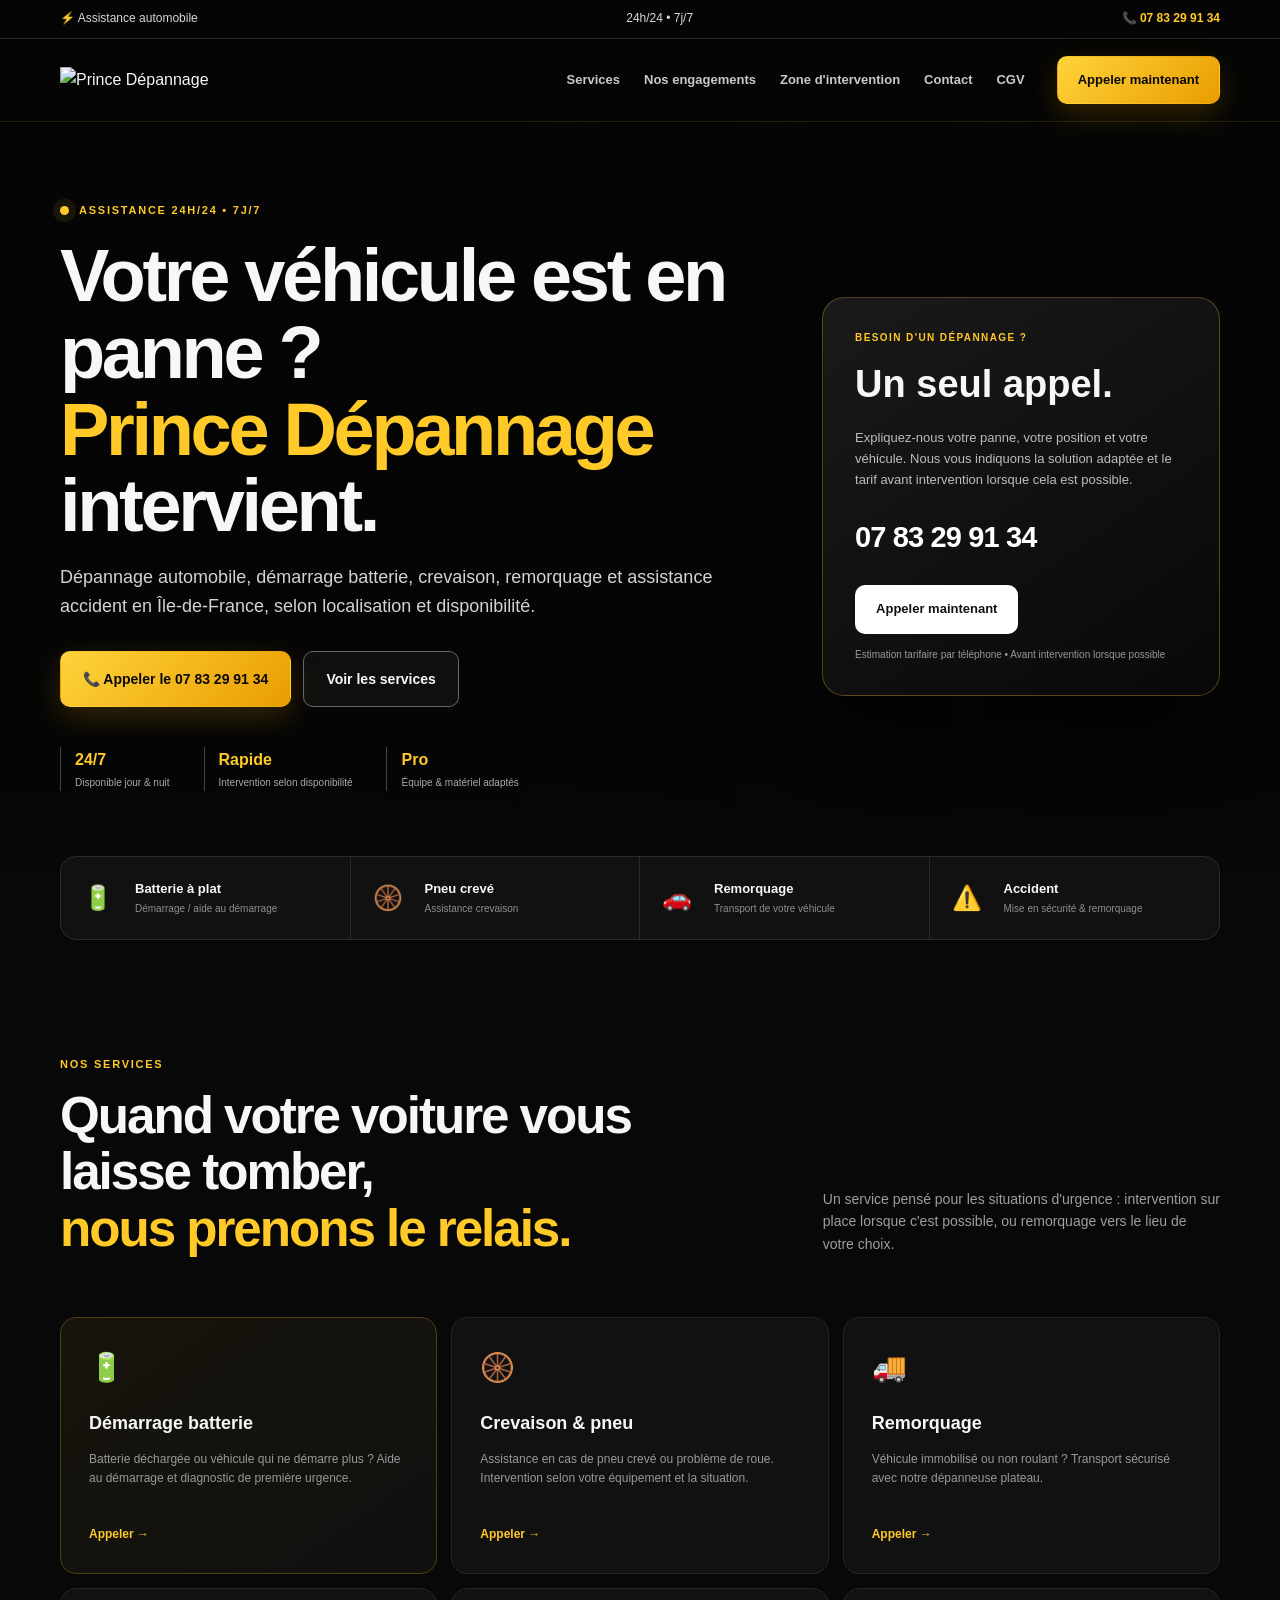
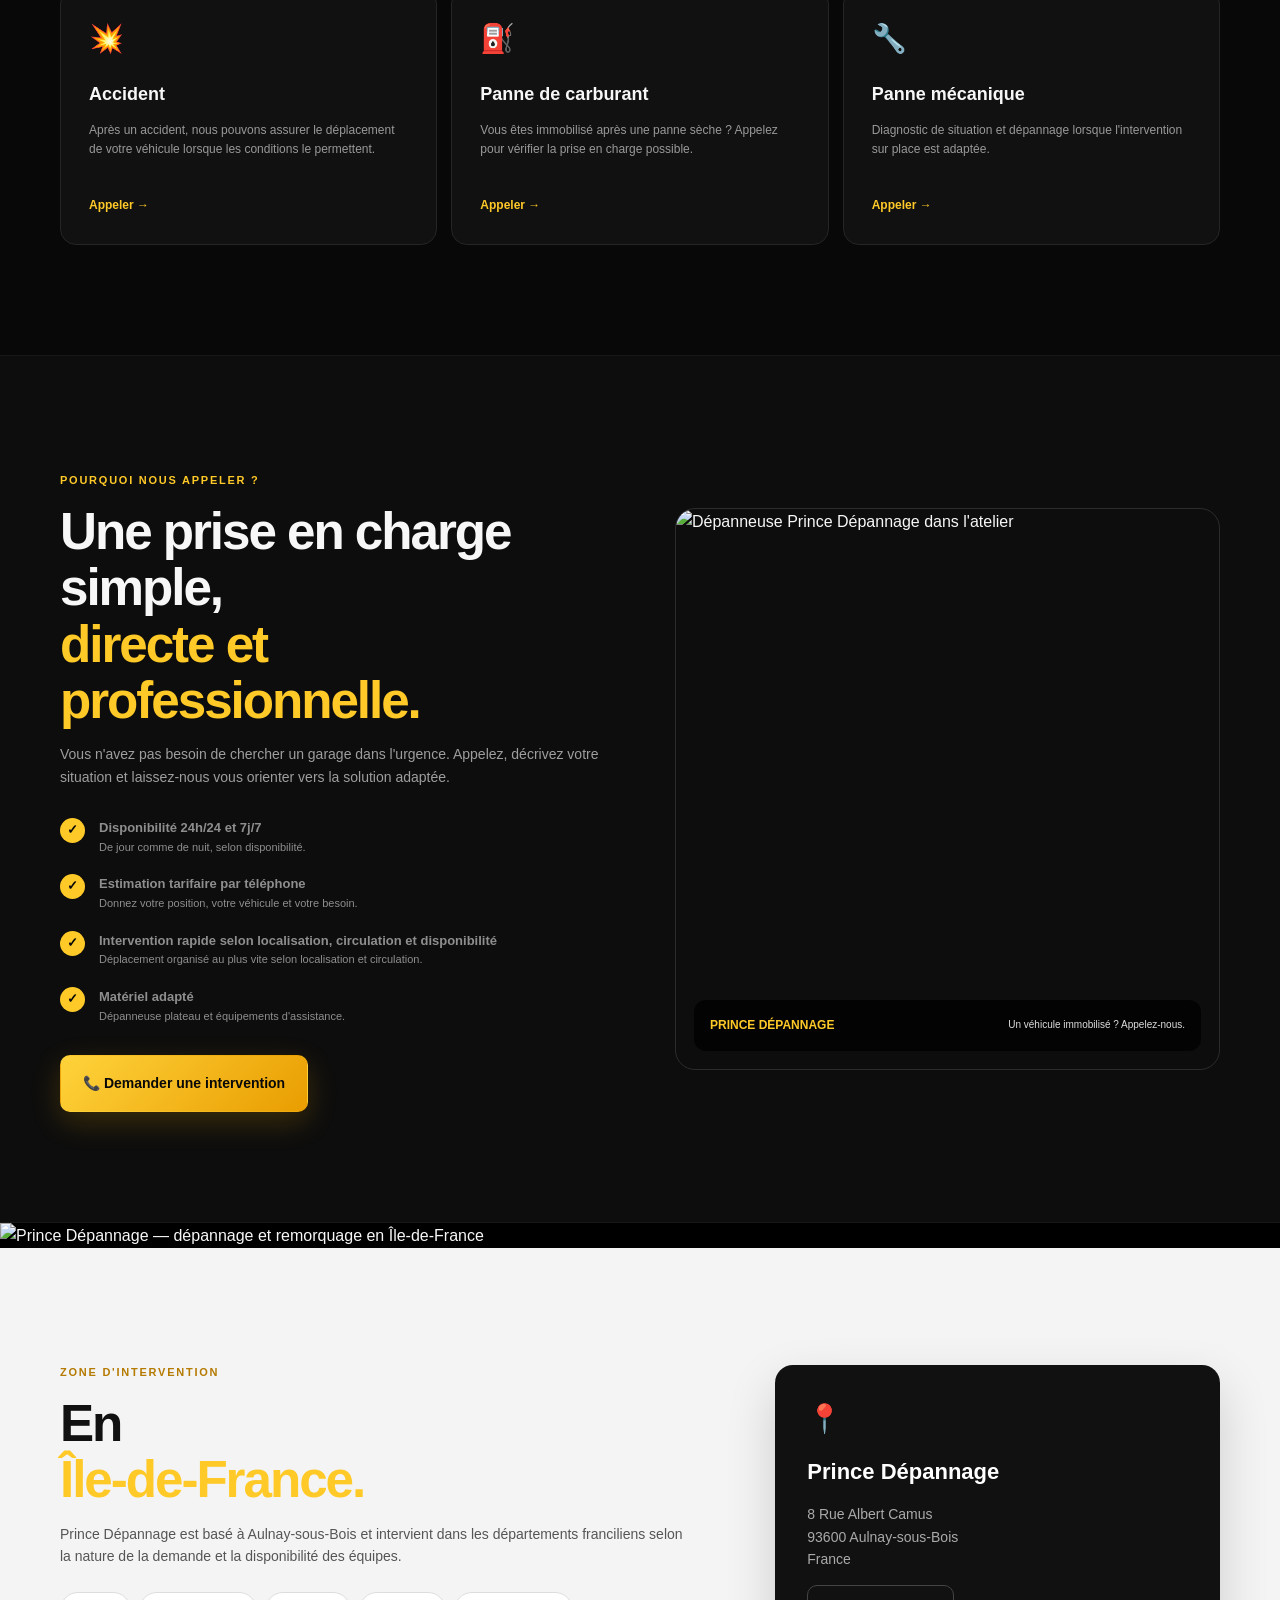
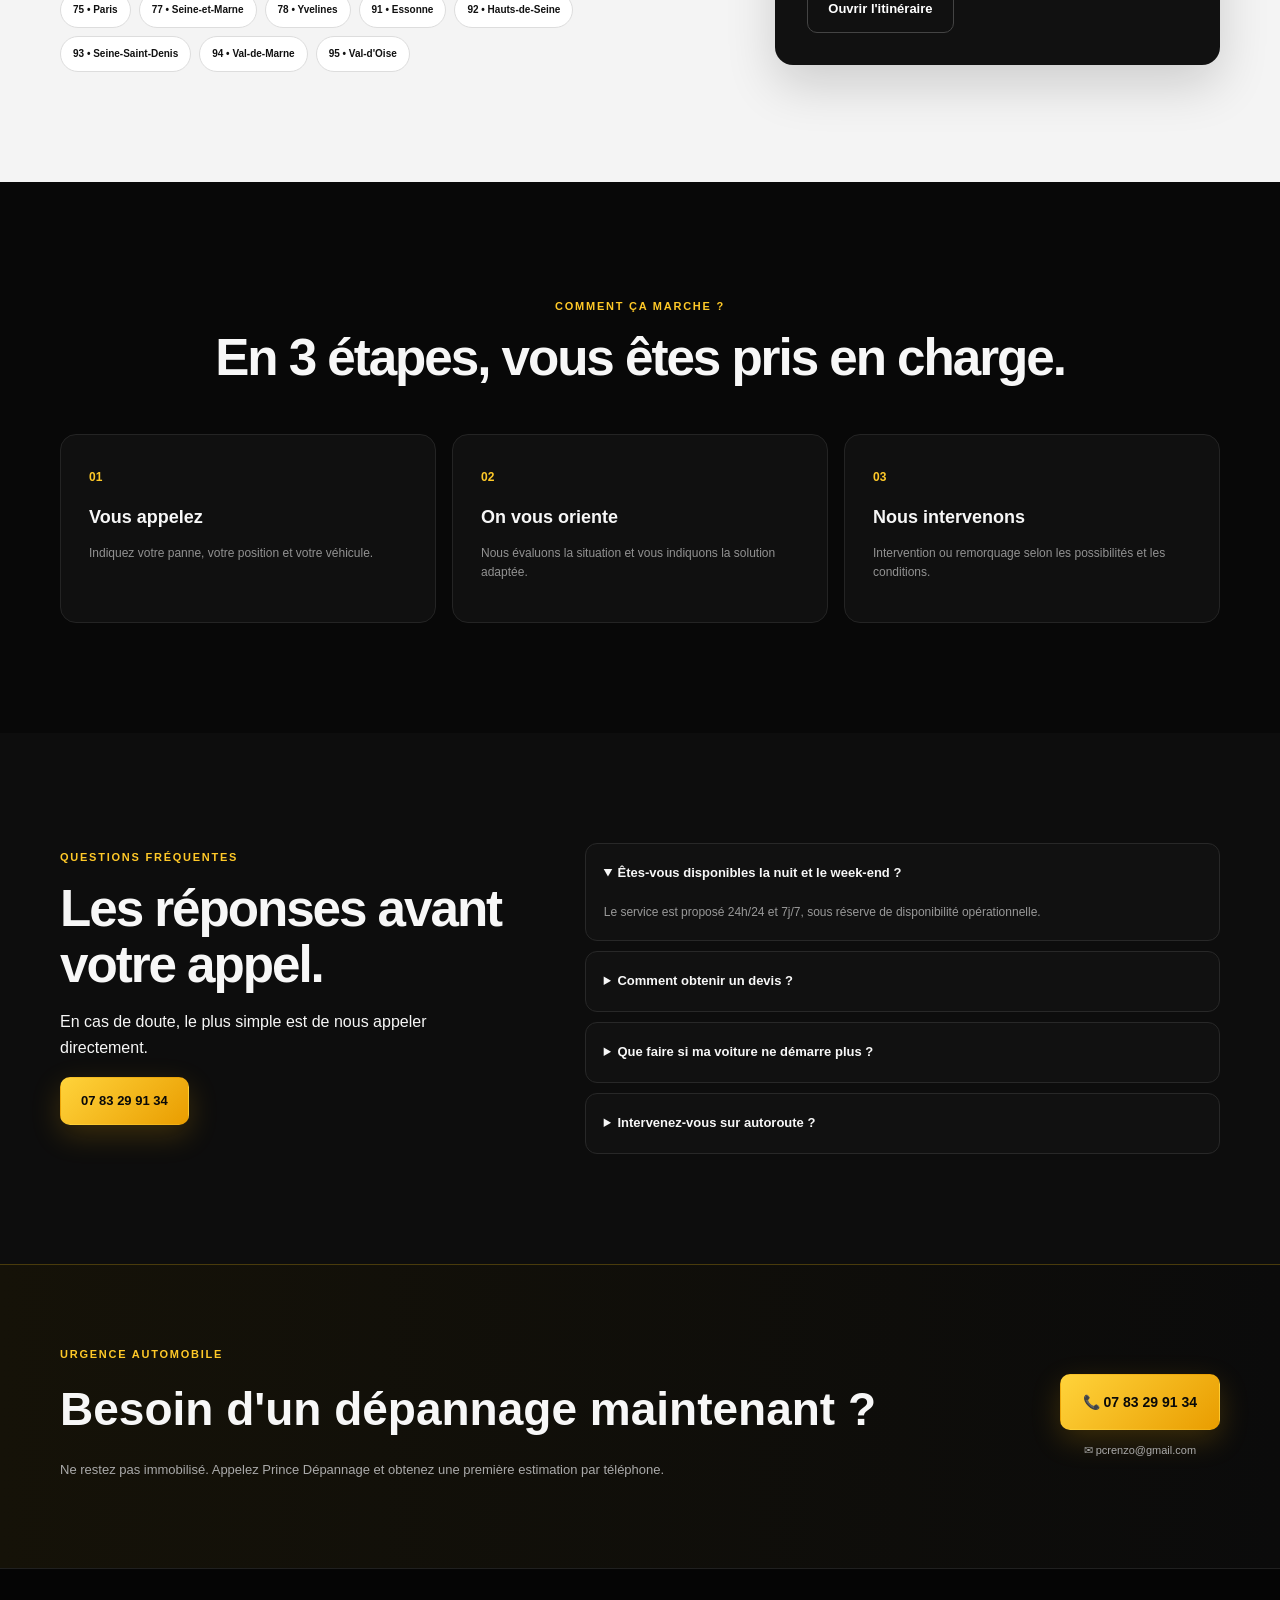
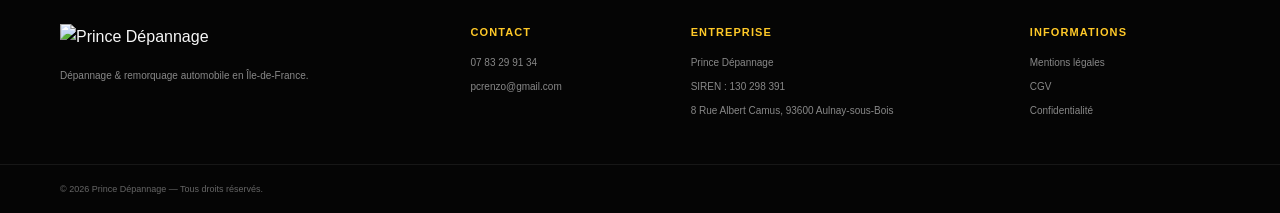
==== index.html @ a463404e "Add files via upload" ====
<!doctype html>
<html lang="fr">
<head>
  <meta charset="utf-8">
  <meta name="viewport" content="width=device-width, initial-scale=1">
  <title>Prince Dépannage | Dépannage & Remorquage 24h/24 en Île-de-France</title>
  <meta name="description" content="Prince Dépannage — dépannage automobile, batterie, crevaison, remorquage et assistance accident 24h/24 et 7j/7 en Île-de-France. Estimation tarifaire par téléphone, avant intervention lorsque cela est possible.">
  <meta name="theme-color" content="#050505">
  <meta property="og:title" content="Prince Dépannage — Dépannage & Remorquage 24h/24">
  <meta property="og:description" content="Une panne ? Un seul numéro : 07 83 29 91 34. Dépannage, batterie, crevaison, remorquage et assistance en Île-de-France.">
  <meta property="og:image" content="assets/banniere-prince-depannage.jpg">
  <link rel="icon" href="assets/logo-prince-depannage.png">
<link rel="stylesheet" href="style.css">
  <script type="application/ld+json">
  {
    "@context":"https://schema.org",
    "@type":"AutomotiveBusiness",
    "name":"Prince Dépannage",
    "telephone":"+33783299134",
    "url":"https://VOTRE-DOMAINE.FR",
    "email":"pcrenzo@gmail.com",
    "address":{
      "@type":"PostalAddress",
      "streetAddress":"8 Rue Albert Camus",
      "postalCode":"93600",
      "addressLocality":"Aulnay-sous-Bois",
      "addressCountry":"FR"
    },
    "areaServed":"Île-de-France",
    "openingHoursSpecification":{"@type":"OpeningHoursSpecification","dayOfWeek":["Monday","Tuesday","Wednesday","Thursday","Friday","Saturday","Sunday"],"opens":"00:00","closes":"23:59"},
    "description":"Dépannage automobile et remorquage en Île-de-France, selon localisation et disponibilité."
  }
  </script>
</head>
<body>
  <div class="topbar">
    <div class="wrap topbar-inner">
      <span>⚡ Assistance automobile</span>
      <span>24h/24 • 7j/7</span>
      <a href="tel:+33783299134">📞 07 83 29 91 34</a>
    </div>
  </div>

  <header class="header">
    <div class="wrap nav">
      <a class="brand" href="#accueil" aria-label="Prince Dépannage - accueil">
        <img src="assets/logo-prince-depannage.png" alt="Prince Dépannage">
      </a>
      <nav>
        <a href="#services">Services</a>
        <a href="#engagements">Nos engagements</a>
        <a href="#zone">Zone d'intervention</a>
        <a href="#contact">Contact</a>
        <a href="cgv.html">CGV</a>
      </nav>
      <a class="btn btn-gold nav-call" href="tel:+33783299134">Appeler maintenant</a>
    </div>
  </header>

  <main>
    <section id="accueil" class="hero">
      <div class="hero-bg"></div>
      <div class="wrap hero-grid">
        <div class="hero-copy">
          <div class="eyebrow"><span class="pulse"></span> ASSISTANCE 24H/24 • 7J/7</div>
          <h1>Votre véhicule est en panne ?<br><em>Prince Dépannage</em> intervient.</h1>
          <p class="lead">Dépannage automobile, démarrage batterie, crevaison, remorquage et assistance accident en Île-de-France, selon localisation et disponibilité.</p>
          <div class="hero-actions">
            <a class="btn btn-gold btn-xl" href="tel:+33783299134">📞 Appeler le 07 83 29 91 34</a>
            <a class="btn btn-outline btn-xl" href="#services">Voir les services</a>
          </div>
          <div class="hero-trust">
            <div><strong>24/7</strong><span>Disponible jour & nuit</span></div>
            <div><strong>Rapide</strong><span>Intervention selon disponibilité</span></div>
            <div><strong>Pro</strong><span>Équipe & matériel adaptés</span></div>
          </div>
        </div>
        <div class="hero-card">
          <div class="card-kicker">BESOIN D'UN DÉPANNAGE ?</div>
          <h2>Un seul appel.</h2>
          <p>Expliquez-nous votre panne, votre position et votre véhicule. Nous vous indiquons la solution adaptée et le tarif avant intervention lorsque cela est possible.</p>
          <a class="phone" href="tel:+33783299134">07 83 29 91 34</a>
          <a class="btn btn-white" href="tel:+33783299134">Appeler maintenant</a>
          <small>Estimation tarifaire par téléphone • Avant intervention lorsque possible</small>
        </div>
      </div>
    </section>

    <section class="quick-strip">
      <div class="wrap quick-grid">
        <a href="tel:+33783299134"><span>🔋</span><strong>Batterie à plat</strong><small>Démarrage / aide au démarrage</small></a>
        <a href="tel:+33783299134"><span>🛞</span><strong>Pneu crevé</strong><small>Assistance crevaison</small></a>
        <a href="tel:+33783299134"><span>🚗</span><strong>Remorquage</strong><small>Transport de votre véhicule</small></a>
        <a href="tel:+33783299134"><span>⚠️</span><strong>Accident</strong><small>Mise en sécurité & remorquage</small></a>
      </div>
    </section>

    <section id="services" class="section">
      <div class="wrap">
        <div class="section-head">
          <div>
            <span class="section-tag">NOS SERVICES</span>
            <h2>Quand votre voiture vous laisse tomber,<br><span>nous prenons le relais.</span></h2>
          </div>
          <p>Un service pensé pour les situations d'urgence : intervention sur place lorsque c'est possible, ou remorquage vers le lieu de votre choix.</p>
        </div>

        <div class="service-grid">
          <article class="service featured">
            <div class="icon">🔋</div>
            <h3>Démarrage batterie</h3>
            <p>Batterie déchargée ou véhicule qui ne démarre plus ? Aide au démarrage et diagnostic de première urgence.</p>
            <a href="tel:+33783299134">Appeler →</a>
          </article>
          <article class="service">
            <div class="icon">🛞</div>
            <h3>Crevaison & pneu</h3>
            <p>Assistance en cas de pneu crevé ou problème de roue. Intervention selon votre équipement et la situation.</p>
            <a href="tel:+33783299134">Appeler →</a>
          </article>
          <article class="service">
            <div class="icon">🚚</div>
            <h3>Remorquage</h3>
            <p>Véhicule immobilisé ou non roulant ? Transport sécurisé avec notre dépanneuse plateau.</p>
            <a href="tel:+33783299134">Appeler →</a>
          </article>
          <article class="service">
            <div class="icon">💥</div>
            <h3>Accident</h3>
            <p>Après un accident, nous pouvons assurer le déplacement de votre véhicule lorsque les conditions le permettent.</p>
            <a href="tel:+33783299134">Appeler →</a>
          </article>
          <article class="service">
            <div class="icon">⛽</div>
            <h3>Panne de carburant</h3>
            <p>Vous êtes immobilisé après une panne sèche ? Appelez pour vérifier la prise en charge possible.</p>
            <a href="tel:+33783299134">Appeler →</a>
          </article>
          <article class="service">
            <div class="icon">🔧</div>
            <h3>Panne mécanique</h3>
            <p>Diagnostic de situation et dépannage lorsque l'intervention sur place est adaptée.</p>
            <a href="tel:+33783299134">Appeler →</a>
          </article>
        </div>
      </div>
    </section>

    <section id="engagements" class="section dark-section">
      <div class="wrap two-col">
        <div>
          <span class="section-tag">POURQUOI NOUS APPELER ?</span>
          <h2>Une prise en charge simple,<br><span>directe et professionnelle.</span></h2>
          <p class="muted">Vous n'avez pas besoin de chercher un garage dans l'urgence. Appelez, décrivez votre situation et laissez-nous vous orienter vers la solution adaptée.</p>
          <div class="checks">
            <div><b>✓</b><span><strong>Disponibilité 24h/24 et 7j/7</strong><br>De jour comme de nuit, selon disponibilité.</span></div>
            <div><b>✓</b><span><strong>Estimation tarifaire par téléphone</strong><br>Donnez votre position, votre véhicule et votre besoin.</span></div>
            <div><b>✓</b><span><strong>Intervention rapide selon localisation, circulation et disponibilité</strong><br>Déplacement organisé au plus vite selon localisation et circulation.</span></div>
            <div><b>✓</b><span><strong>Matériel adapté</strong><br>Dépanneuse plateau et équipements d'assistance.</span></div>
          </div>
          <a class="btn btn-gold btn-xl" href="tel:+33783299134">📞 Demander une intervention</a>
        </div>
        <div class="photo-card">
          <img src="assets/camion-prince-depannage.jpg" alt="Dépanneuse Prince Dépannage dans l'atelier" loading="lazy">
          <div class="photo-caption"><strong>PRINCE DÉPANNAGE</strong><span>Un véhicule immobilisé ? Appelez-nous.</span></div>
        </div>
      </div>
    </section>

    <section class="visual-banner">
      <img src="assets/banniere-prince-depannage.jpg" alt="Prince Dépannage — dépannage et remorquage en Île-de-France" loading="lazy">
    </section>

    <section id="zone" class="section zone-section">
      <div class="wrap zone-grid">
        <div>
          <span class="section-tag">ZONE D'INTERVENTION</span>
          <h2>En<br><span>Île-de-France.</span></h2>
          <p>Prince Dépannage est basé à Aulnay-sous-Bois et intervient dans les départements franciliens selon la nature de la demande et la disponibilité des équipes.</p>
          <div class="departments">
            <span>75 • Paris</span><span>77 • Seine-et-Marne</span><span>78 • Yvelines</span><span>91 • Essonne</span>
            <span>92 • Hauts-de-Seine</span><span>93 • Seine-Saint-Denis</span><span>94 • Val-de-Marne</span><span>95 • Val-d'Oise</span>
          </div>
        </div>
        <div class="location-card">
          <div class="pin">📍</div>
          <h3>Prince Dépannage</h3>
          <p>8 Rue Albert Camus<br>93600 Aulnay-sous-Bois<br>France</p>
          <a class="btn btn-outline-dark" target="_blank" rel="noopener" href="https://www.google.com/maps/search/?api=1&query=8%20Rue%20Albert%20Camus%2093600%20Aulnay-sous-Bois">Ouvrir l'itinéraire</a>
        </div>
      </div>
    </section>

    <section class="process section">
      <div class="wrap">
        <div class="section-head centered">
          <span class="section-tag">COMMENT ÇA MARCHE ?</span>
          <h2>En 3 étapes, vous êtes pris en charge.</h2>
        </div>
        <div class="steps">
          <div class="step"><span>01</span><h3>Vous appelez</h3><p>Indiquez votre panne, votre position et votre véhicule.</p></div>
          <div class="step"><span>02</span><h3>On vous oriente</h3><p>Nous évaluons la situation et vous indiquons la solution adaptée.</p></div>
          <div class="step"><span>03</span><h3>Nous intervenons</h3><p>Intervention ou remorquage selon les possibilités et les conditions.</p></div>
        </div>
      </div>
    </section>

    <section class="faq section">
      <div class="wrap faq-grid">
        <div>
          <span class="section-tag">QUESTIONS FRÉQUENTES</span>
          <h2>Les réponses avant votre appel.</h2>
          <p>En cas de doute, le plus simple est de nous appeler directement.</p>
          <a class="btn btn-gold" href="tel:+33783299134">07 83 29 91 34</a>
        </div>
        <div class="faq-list">
          <details open><summary>Êtes-vous disponibles la nuit et le week-end ?</summary><p>Le service est proposé 24h/24 et 7j/7, sous réserve de disponibilité opérationnelle.</p></details>
          <details><summary>Comment obtenir un devis ?</summary><p>Appelez-nous avec votre localisation, le type de véhicule et le problème rencontré. Nous vous indiquons le tarif ou les conditions de prise en charge avant l'intervention lorsque cela est possible.</p></details>
          <details><summary>Que faire si ma voiture ne démarre plus ?</summary><p>Ne forcez pas les démarrages. Appelez-nous et précisez si le tableau de bord s'allume, si le démarreur tourne et si la batterie semble déchargée.</p></details>
          <details><summary>Intervenez-vous sur autoroute ?</summary><p>Les interventions de dépannage sur autoroute sont soumises à une réglementation spécifique. En cas de danger, mettez-vous en sécurité et utilisez les dispositifs d'urgence prévus sur l'axe concerné. Appelez-nous ensuite pour vérifier la prise en charge possible.</p></details>
        </div>
      </div>
    </section>

    <section id="contact" class="cta-section">
      <div class="wrap cta-inner">
        <div>
          <span class="section-tag">URGENCE AUTOMOBILE</span>
          <h2>Besoin d'un dépannage maintenant ?</h2>
          <p>Ne restez pas immobilisé. Appelez Prince Dépannage et obtenez une première estimation par téléphone.</p>
        </div>
        <div class="cta-actions">
          <a class="btn btn-gold btn-xl" href="tel:+33783299134">📞 07 83 29 91 34</a>
          <a class="mail" href="mailto:pcrenzo@gmail.com">✉ pcrenzo@gmail.com</a>
        </div>
      </div>
    </section>
  </main>

  <footer>
    <div class="wrap footer-grid">
      <div>
        <img src="assets/logo-prince-depannage.png" alt="Prince Dépannage" class="footer-logo">
        <p>Dépannage & remorquage automobile en Île-de-France.</p>
      </div>
      <div>
        <strong>Contact</strong>
        <a href="tel:+33783299134">07 83 29 91 34</a>
        <a href="mailto:pcrenzo@gmail.com">pcrenzo@gmail.com</a>
      </div>
      <div>
        <strong>Entreprise</strong>
        <span>Prince Dépannage</span>
        <span>SIREN : 130 298 391</span>
        <span>8 Rue Albert Camus, 93600 Aulnay-sous-Bois</span>
      </div>
      <div>
        <strong>Informations</strong>
        <a href="mentions-legales.html">Mentions légales</a>
        <a href="cgv.html">CGV</a>
        <a href="confidentialite.html">Confidentialité</a>
      </div>
    </div>
    <div class="footer-bottom"><div class="wrap">© 2026 Prince Dépannage — Tous droits réservés.</div></div>
  </footer>

  <a class="floating-call" href="tel:+33783299134" aria-label="Appeler Prince Dépannage">📞 <span>Appeler</span></a>
</body>
</html>
---- style.css ----
*{box-sizing:border-box}html{scroll-behavior:smooth}body{margin:0;font-family:Arial,Helvetica,sans-serif;background:#080808;color:#f7f7f7;line-height:1.6}a{color:inherit;text-decoration:none}.wrap{width:min(1160px,calc(100% - 40px));margin:auto}.topbar{background:#050505;border-bottom:1px solid #252525;color:#d8d8d8;font-size:12px}.topbar-inner{display:flex;justify-content:space-between;align-items:center;min-height:38px}.topbar a{color:#ffc928;font-weight:800}.header{position:sticky;top:0;z-index:20;background:rgba(5,5,5,.94);backdrop-filter:blur(14px);border-bottom:1px solid rgba(255,200,30,.12)}.nav{height:82px;display:flex;align-items:center;gap:32px}.brand{display:block;width:190px}.brand img{width:100%;height:auto;display:block}.nav nav{display:flex;gap:24px;margin-left:auto;font-size:13px;font-weight:700;color:#c9c9c9}.nav nav a:hover{color:#ffc928}.btn{display:inline-flex;justify-content:center;align-items:center;border-radius:10px;padding:13px 20px;font-weight:800;font-size:13px;border:1px solid transparent;transition:.2s}.btn-gold{background:linear-gradient(135deg,#ffd33b,#e99d00);color:#090909;box-shadow:0 10px 30px rgba(245,177,0,.2)}.btn-gold:hover{transform:translateY(-2px);filter:brightness(1.05)}.btn-outline{border-color:#666;background:rgba(255,255,255,.04)}.btn-outline:hover{border-color:#ffc928;color:#ffc928}.btn-white{background:#fff;color:#111}.btn-xl{padding:16px 22px;font-size:14px}.hero{position:relative;overflow:hidden;min-height:680px;display:flex;align-items:center;background:#050505}.hero-bg{position:absolute;inset:0;background:linear-gradient(90deg,#050505 0%,rgba(5,5,5,.96) 36%,rgba(5,5,5,.55) 70%,rgba(5,5,5,.2) 100%),url("assets/camion-prince-depannage.jpg") 70% 45%/cover no-repeat;filter:saturate(.85)}.hero:after{content:"";position:absolute;left:0;right:0;bottom:-1px;height:100px;background:linear-gradient(180deg,transparent,#080808)}.hero-grid{position:relative;z-index:1;display:grid;grid-template-columns:1.2fr .7fr;gap:80px;align-items:center;padding:80px 0}.eyebrow,.section-tag{font-size:11px;letter-spacing:.16em;font-weight:900;color:#ffc928}.eyebrow{display:flex;align-items:center;gap:10px}.pulse{width:9px;height:9px;border-radius:50%;background:#ffc928;box-shadow:0 0 0 7px rgba(255,201,40,.08)}h1{font-size:clamp(42px,6vw,74px);line-height:1.04;letter-spacing:-.045em;margin:18px 0}.hero h1 em{font-style:normal;color:#ffc928}.lead{font-size:18px;color:#d3d3d3;max-width:700px}.hero-actions{display:flex;gap:12px;flex-wrap:wrap;margin:30px 0}.hero-trust{display:flex;gap:34px;margin-top:40px}.hero-trust div{display:flex;flex-direction:column;border-left:1px solid #444;padding-left:14px}.hero-trust strong{font-size:16px;color:#ffc928}.hero-trust span{font-size:10px;color:#aaa;margin-top:2px}.hero-card{background:linear-gradient(145deg,rgba(27,27,27,.95),rgba(9,9,9,.92));border:1px solid rgba(255,201,40,.28);border-radius:22px;padding:32px;box-shadow:0 30px 80px rgba(0,0,0,.4)}.card-kicker{font-size:10px;letter-spacing:.14em;color:#ffc928;font-weight:900}.hero-card h2{font-size:38px;margin:8px 0}.hero-card p{font-size:13px;color:#bdbdbd}.phone{font-size:29px;font-weight:900;letter-spacing:-.03em;color:#fff;display:block;margin:24px 0}.hero-card small{display:block;color:#999;font-size:10px;margin-top:13px}.quick-strip{position:relative;z-index:2;margin-top:-15px}.quick-grid{display:grid;grid-template-columns:repeat(4,1fr);background:#111;border:1px solid #2b2b2b;border-radius:16px;overflow:hidden}.quick-grid a{padding:22px;border-right:1px solid #2a2a2a;display:grid;grid-template-columns:42px 1fr;column-gap:10px}.quick-grid a:last-child{border:0}.quick-grid span{grid-row:span 2;font-size:24px}.quick-grid strong{font-size:13px}.quick-grid small{font-size:10px;color:#8f8f8f}.section{padding:110px 0}.section-head{display:grid;grid-template-columns:1.15fr .65fr;gap:60px;align-items:end;margin-bottom:48px}.section-head.centered{display:block;text-align:center}.section h2{font-size:clamp(32px,4vw,52px);line-height:1.1;letter-spacing:-.04em;margin:12px 0}.section h2 span{color:#ffc928}.section-head>p,.muted{color:#9e9e9e;font-size:14px}.service-grid{display:grid;grid-template-columns:repeat(3,1fr);gap:14px}.service{background:#111;border:1px solid #252525;border-radius:16px;padding:28px;min-height:240px;transition:.2s}.service:hover{transform:translateY(-4px);border-color:#70590e}.service.featured{background:linear-gradient(145deg,#17140b,#101010);border-color:#4f410d}.icon{font-size:28px;margin-bottom:18px}.service h3{margin:0 0 9px;font-size:18px}.service p{font-size:12px;color:#999;min-height:58px}.service a{font-size:12px;color:#ffc928;font-weight:900}.dark-section{background:#0d0d0d;border-top:1px solid #171717;border-bottom:1px solid #171717}.two-col{display:grid;grid-template-columns:1fr 1fr;gap:70px;align-items:center}.checks{display:grid;gap:18px;margin:30px 0}.checks div{display:flex;gap:14px}.checks b{width:25px;height:25px;display:grid;place-items:center;border-radius:50%;background:#ffc928;color:#080808;font-size:13px;flex:none}.checks strong{font-size:13px}.checks span{font-size:11px;color:#8e8e8e}.photo-card{position:relative;border-radius:20px;overflow:hidden;border:1px solid #2c2c2c}.photo-card img{width:100%;height:560px;object-fit:cover;display:block}.photo-caption{position:absolute;left:18px;right:18px;bottom:18px;padding:16px;border-radius:12px;background:rgba(0,0,0,.72);backdrop-filter:blur(10px);display:flex;justify-content:space-between;gap:20px;align-items:center}.photo-caption strong{color:#ffc928;font-size:12px}.photo-caption span{font-size:10px;color:#ddd}.visual-banner{background:#000}.visual-banner img{display:block;width:100%;max-height:560px;object-fit:cover}.zone-section{background:#f4f4f4;color:#111}.zone-section .section-tag{color:#b57a00}.zone-grid{display:grid;grid-template-columns:1fr .7fr;gap:80px;align-items:center}.zone-grid p{color:#555;font-size:14px}.departments{display:flex;flex-wrap:wrap;gap:8px;margin-top:25px}.departments span{background:#fff;border:1px solid #ddd;border-radius:99px;padding:9px 12px;font-size:10px;font-weight:800}.location-card{background:#111;color:#fff;border-radius:18px;padding:32px;box-shadow:0 20px 50px rgba(0,0,0,.16)}.location-card .pin{font-size:28px}.location-card h3{font-size:22px;margin:12px 0 4px}.location-card p{color:#aaa}.btn-outline-dark{border-color:#444}.btn-outline-dark:hover{border-color:#ffc928;color:#ffc928}.process{background:#080808}.steps{display:grid;grid-template-columns:repeat(3,1fr);gap:16px}.step{background:#101010;border:1px solid #242424;border-radius:16px;padding:28px}.step>span{font-size:12px;color:#ffc928;font-weight:900}.step h3{font-size:18px;margin:14px 0 7px}.step p{font-size:12px;color:#929292}.faq{background:#0d0d0d}.faq-grid{display:grid;grid-template-columns:.7fr 1fr;gap:80px}.faq-list{display:grid;gap:10px}.faq details{border:1px solid #282828;background:#111;border-radius:12px;padding:0 18px}.faq summary{cursor:pointer;padding:19px 0;font-weight:800;font-size:13px}.faq details p{color:#999;font-size:12px;margin:0 0 18px}.cta-section{padding:75px 0;background:linear-gradient(90deg,#151208,#0b0b0b);border-top:1px solid #493b0c}.cta-inner{display:flex;justify-content:space-between;align-items:center;gap:40px}.cta-section h2{font-size:clamp(28px,4vw,46px);margin:8px 0}.cta-section p{color:#aaa;font-size:13px;max-width:650px}.cta-actions{display:flex;flex-direction:column;align-items:center;gap:12px}.mail{font-size:11px;color:#aaa}.mail:hover{color:#ffc928}footer{background:#050505;border-top:1px solid #202020;padding-top:55px}.footer-grid{display:grid;grid-template-columns:1.6fr .8fr 1.3fr .8fr;gap:30px;padding-bottom:45px}.footer-grid>div{display:flex;flex-direction:column;gap:8px}.footer-grid strong{font-size:11px;color:#ffc928;letter-spacing:.1em;text-transform:uppercase;margin-bottom:5px}.footer-grid p,.footer-grid span,.footer-grid a{font-size:10px;color:#888}.footer-grid a:hover{color:#ffc928}.footer-logo{width:180px}.footer-bottom{border-top:1px solid #171717;padding:17px 0;color:#666;font-size:9px}.floating-call{display:none;position:fixed;z-index:50;right:18px;bottom:18px;background:#ffc928;color:#080808;border-radius:999px;padding:13px 17px;font-weight:900;box-shadow:0 15px 40px rgba(0,0,0,.35)}.floating-call span{margin-left:4px}@media(max-width:900px){.nav nav{display:none}.nav{justify-content:space-between}.hero-grid,.two-col,.zone-grid,.faq-grid{grid-template-columns:1fr;gap:40px}.hero{min-height:auto}.hero-grid{padding:75px 0}.hero-bg{background:linear-gradient(90deg,#050505 0%,rgba(5,5,5,.84) 55%,rgba(5,5,5,.55)),url("assets/camion-prince-depannage.jpg") center/cover}.service-grid{grid-template-columns:repeat(2,1fr)}.section-head{grid-template-columns:1fr;gap:10px}.photo-card img{height:420px}.zone-grid{gap:30px}.footer-grid{grid-template-columns:repeat(2,1fr)}.cta-inner{flex-direction:column;align-items:flex-start}.quick-grid{grid-template-columns:repeat(2,1fr)}.quick-grid a:nth-child(2){border-right:0}.quick-grid a:nth-child(-n+2){border-bottom:1px solid #2a2a2a}}@media(max-width:600px){.wrap{width:min(100% - 28px,1160px)}.topbar-inner{font-size:10px}.topbar-inner span:first-child{display:none}.nav{height:70px}.brand{width:155px}.nav-call{padding:10px 12px;font-size:10px}.hero-grid{padding:55px 0}.hero h1{font-size:43px}.lead{font-size:15px}.hero-trust{gap:14px;justify-content:space-between}.hero-trust div{padding-left:9px}.hero-trust span{font-size:8px}.hero-card{padding:24px}.phone{font-size:25px}.quick-grid{grid-template-columns:1fr}.quick-grid a{border-right:0!important;border-bottom:1px solid #2a2a2a!important}.quick-grid a:last-child{border-bottom:0!important}.section{padding:75px 0}.service-grid,.steps{grid-template-columns:1fr}.service{min-height:0}.photo-card img{height:340px}.photo-caption{display:block}.photo-caption span{display:block;margin-top:5px}.footer-grid{grid-template-columns:1fr}.floating-call{display:block}.cta-section{padding-bottom:95px}}
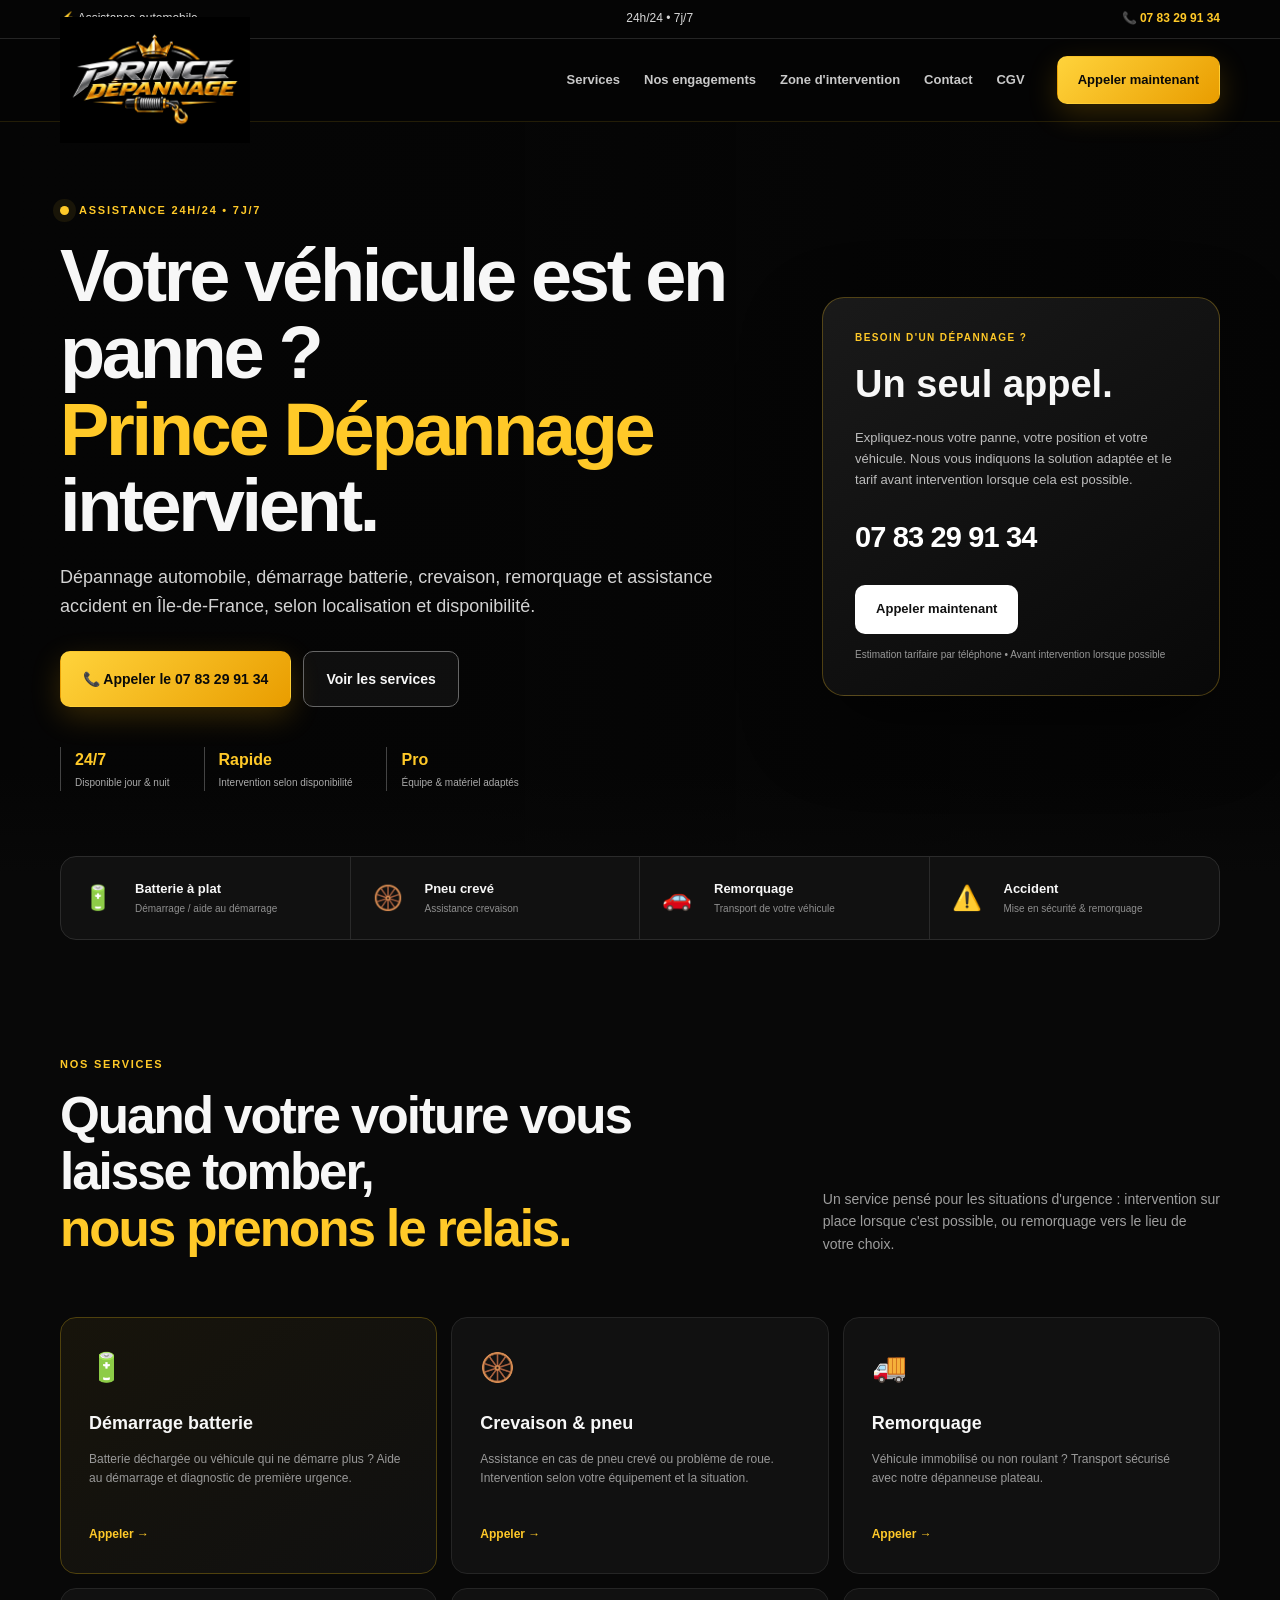
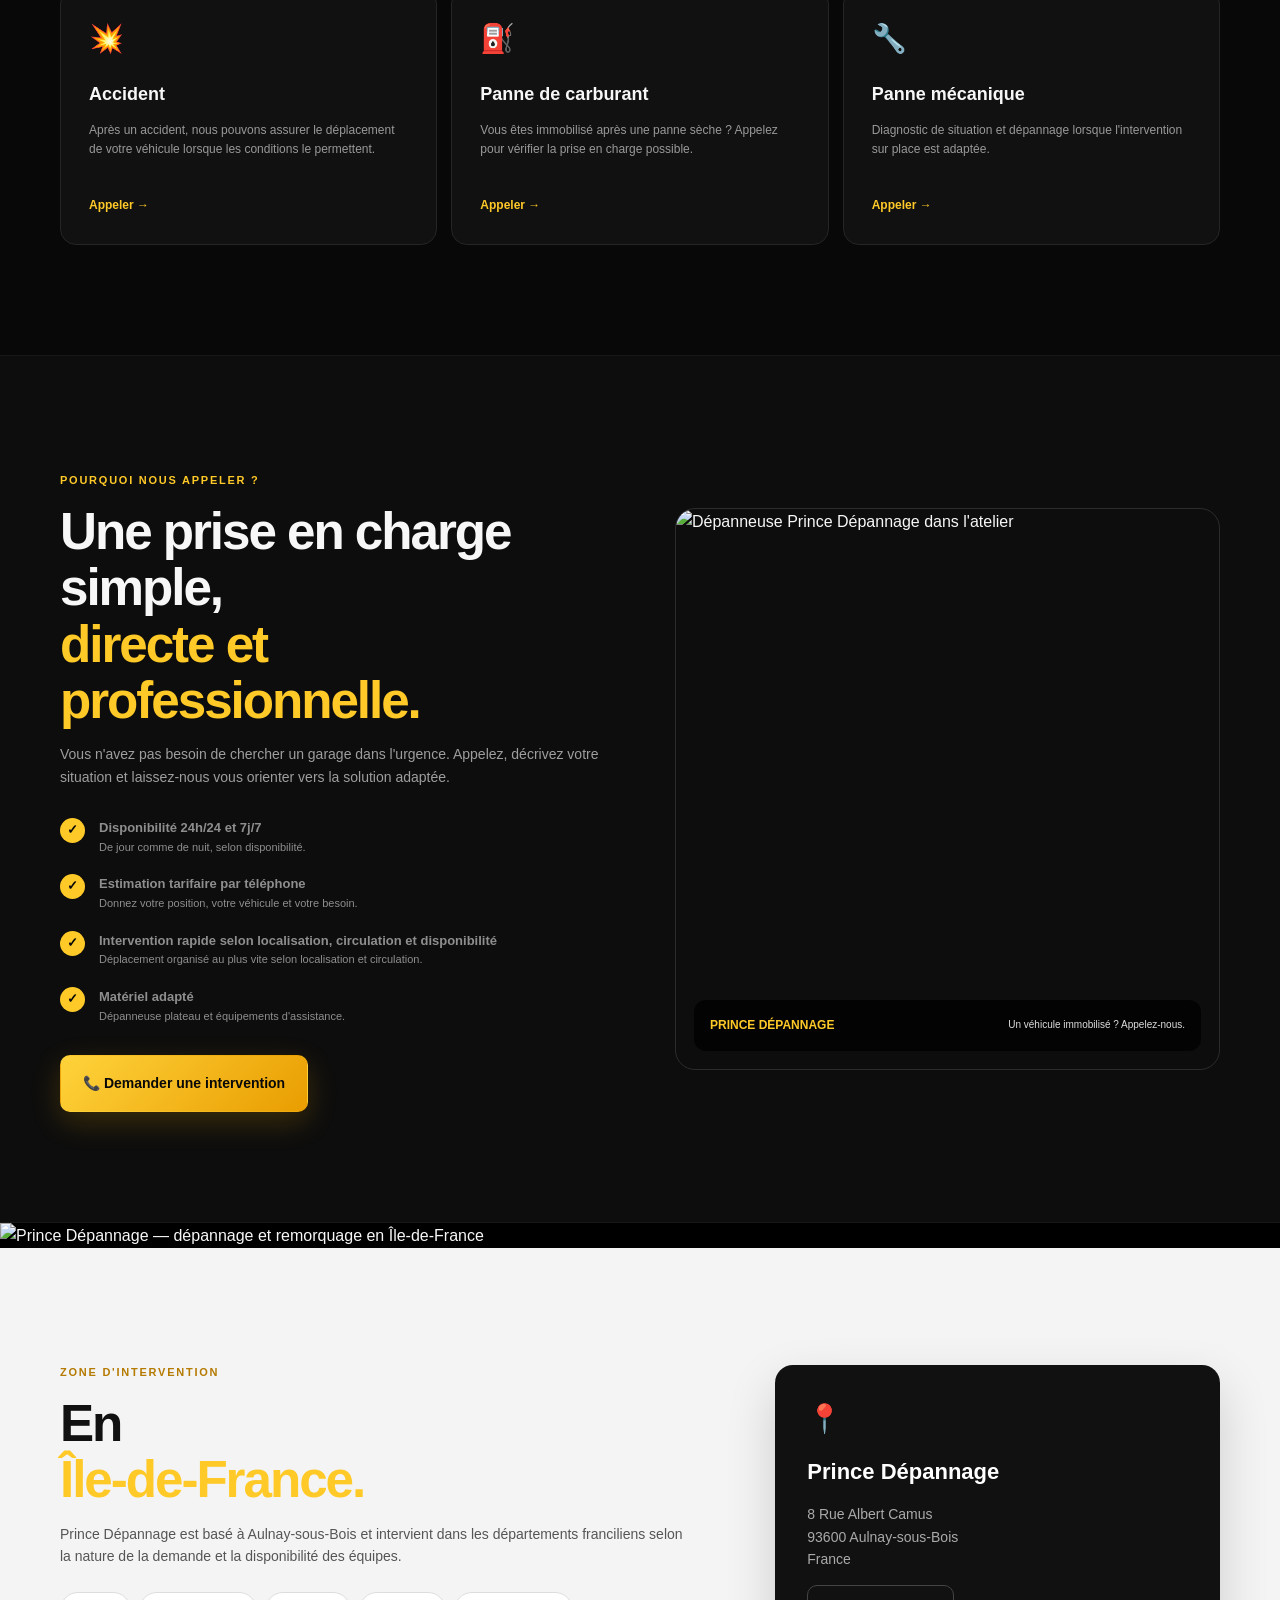
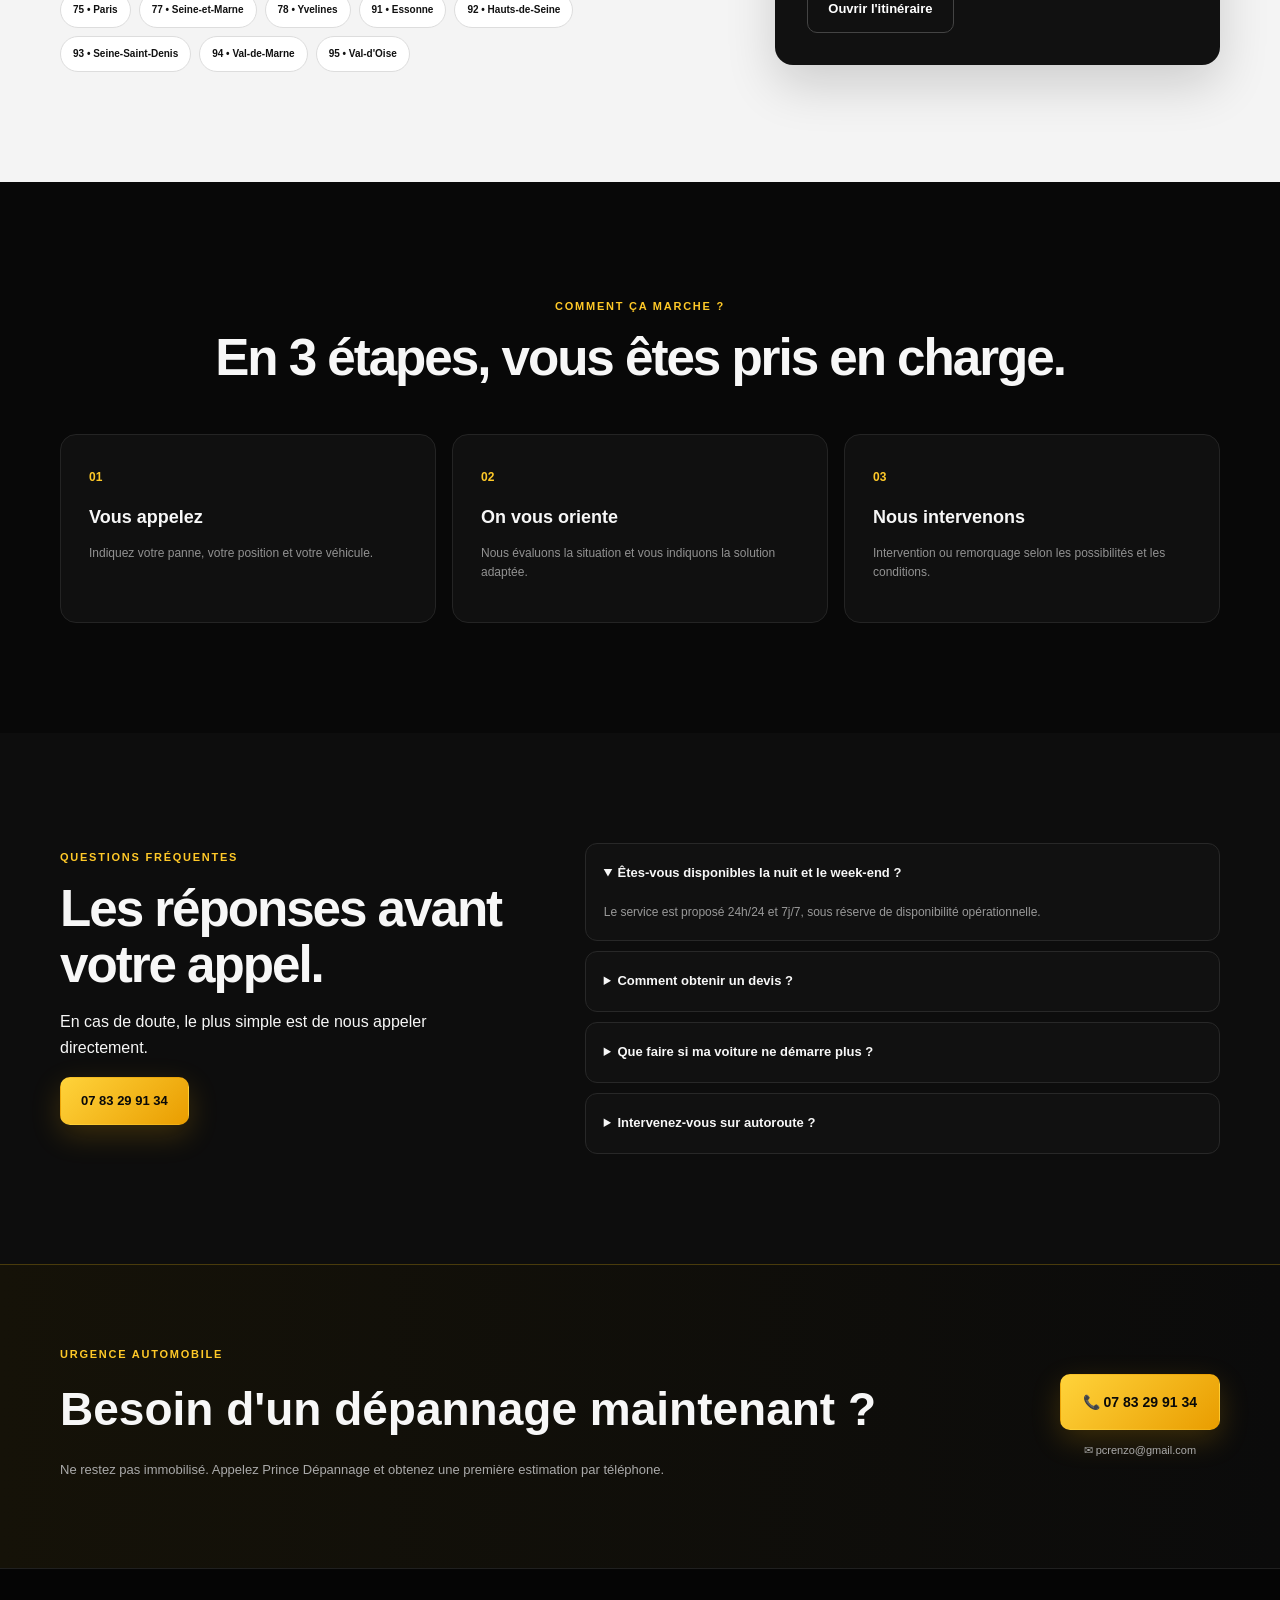
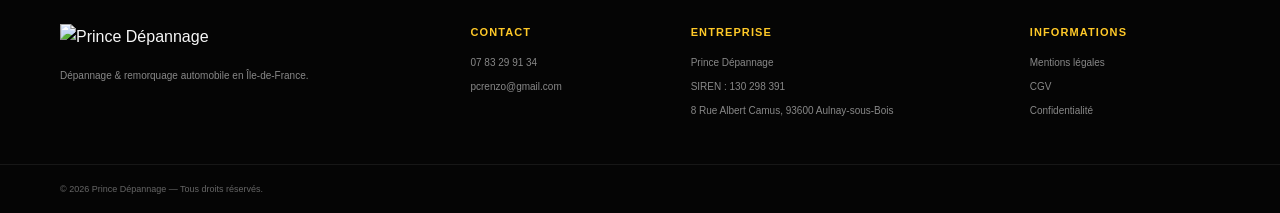
==== commit 1bb0e8d0: "Update index.html" ====
--- a/index.html
+++ b/index.html
@@ -8,8 +8,8 @@
   <meta name="theme-color" content="#050505">
   <meta property="og:title" content="Prince Dépannage — Dépannage & Remorquage 24h/24">
   <meta property="og:description" content="Une panne ? Un seul numéro : 07 83 29 91 34. Dépannage, batterie, crevaison, remorquage et assistance en Île-de-France.">
-  <meta property="og:image" content="assets/banniere-prince-depannage.jpg">
-  <link rel="icon" href="assets/logo-prince-depannage.png">
+  <meta property="og:image" content="banniere-prince-depannage.jpg">
+  <link rel="icon" href="logo-prince-depannage.png">
 <link rel="stylesheet" href="style.css">
   <script type="application/ld+json">
   {
@@ -44,7 +44,7 @@
   <header class="header">
     <div class="wrap nav">
       <a class="brand" href="#accueil" aria-label="Prince Dépannage - accueil">
-        <img src="assets/logo-prince-depannage.png" alt="Prince Dépannage">
+        <img src="logo-prince-depannage.png" alt="Prince Dépannage">
       </a>
       <nav>
         <a href="#services">Services</a>
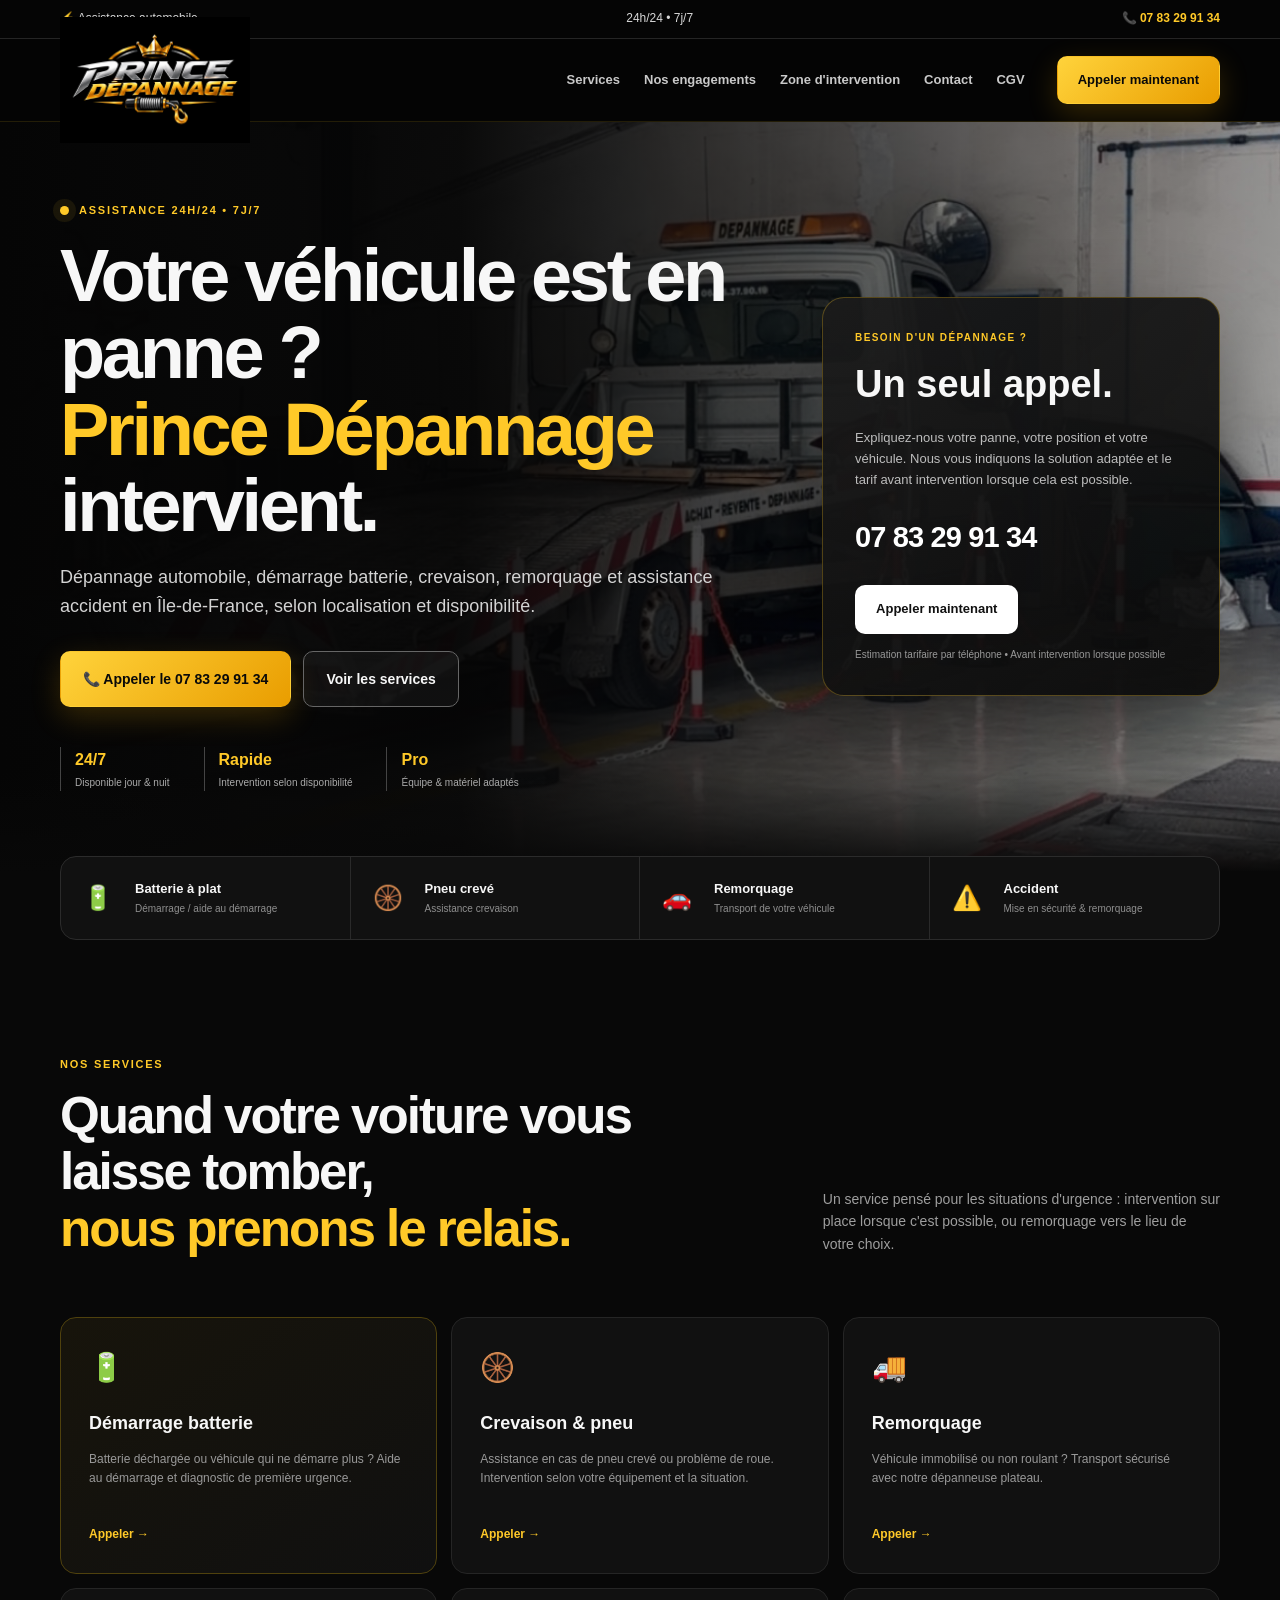
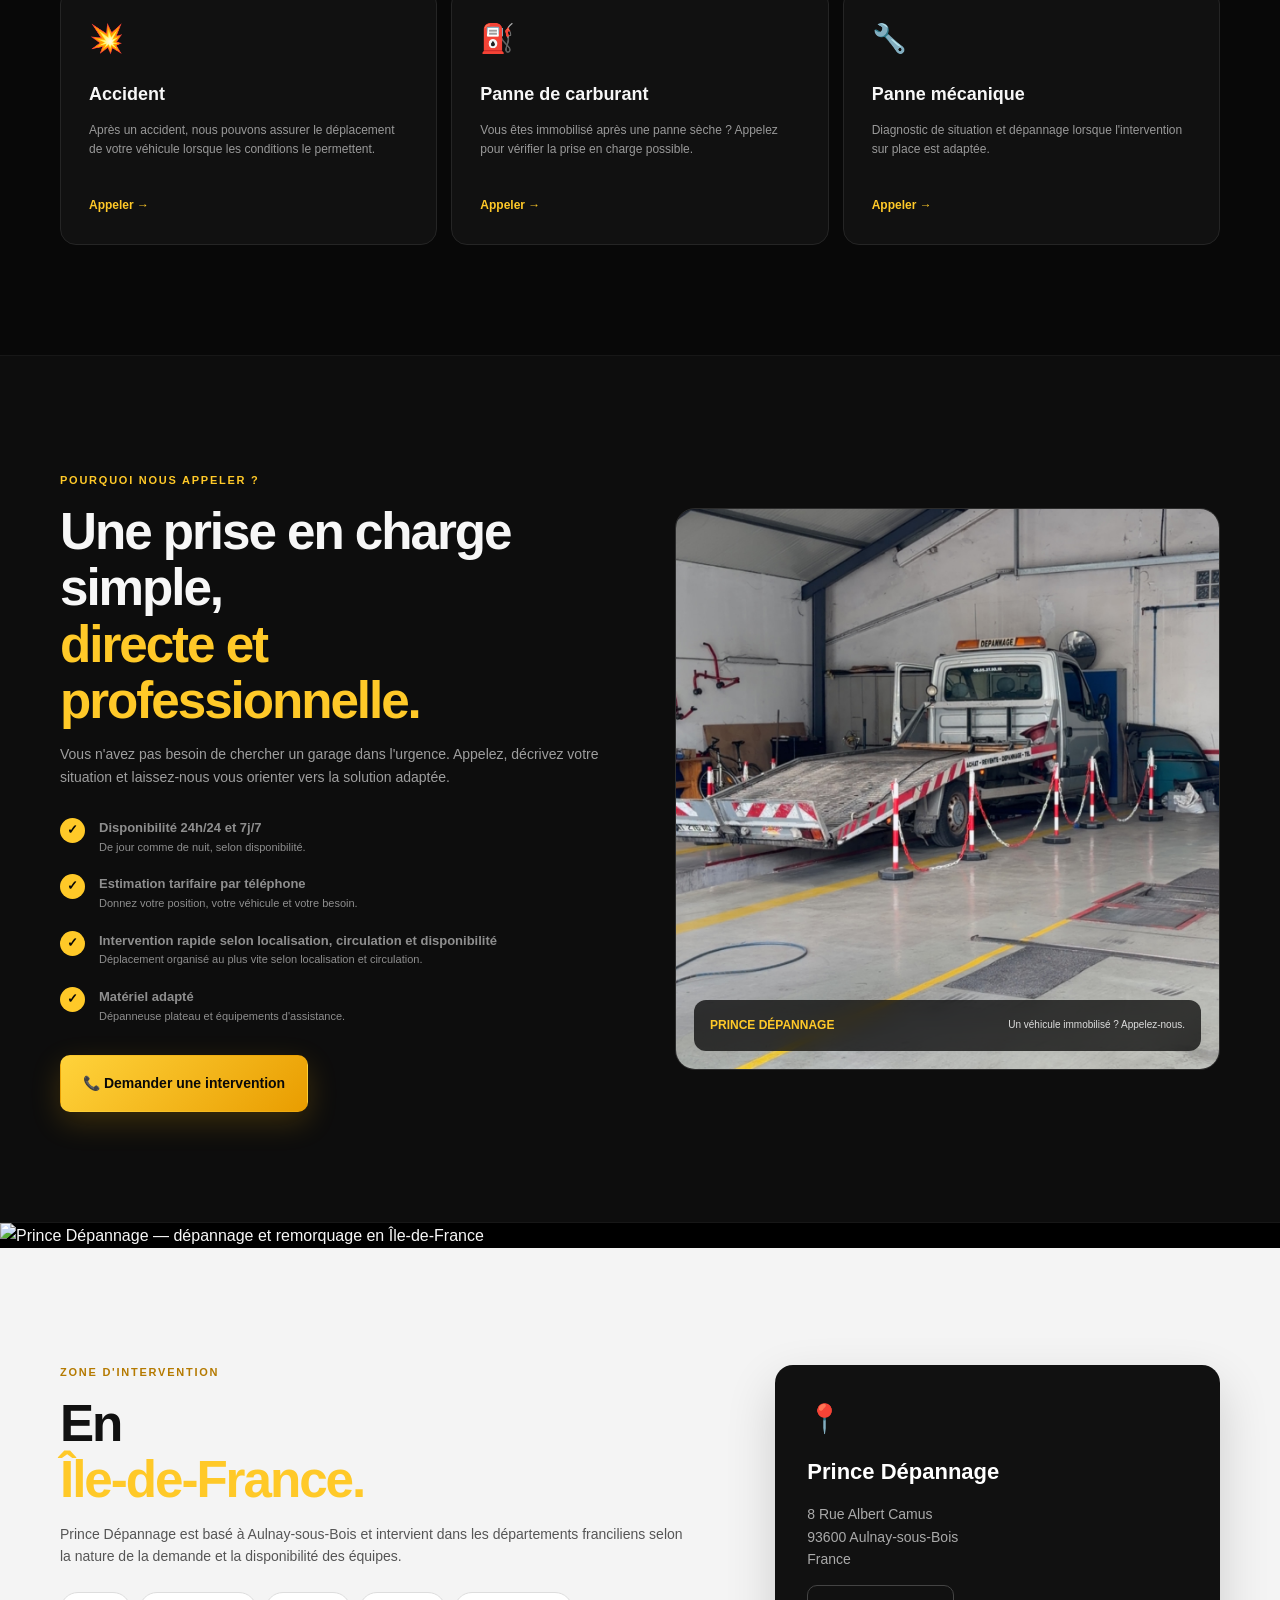
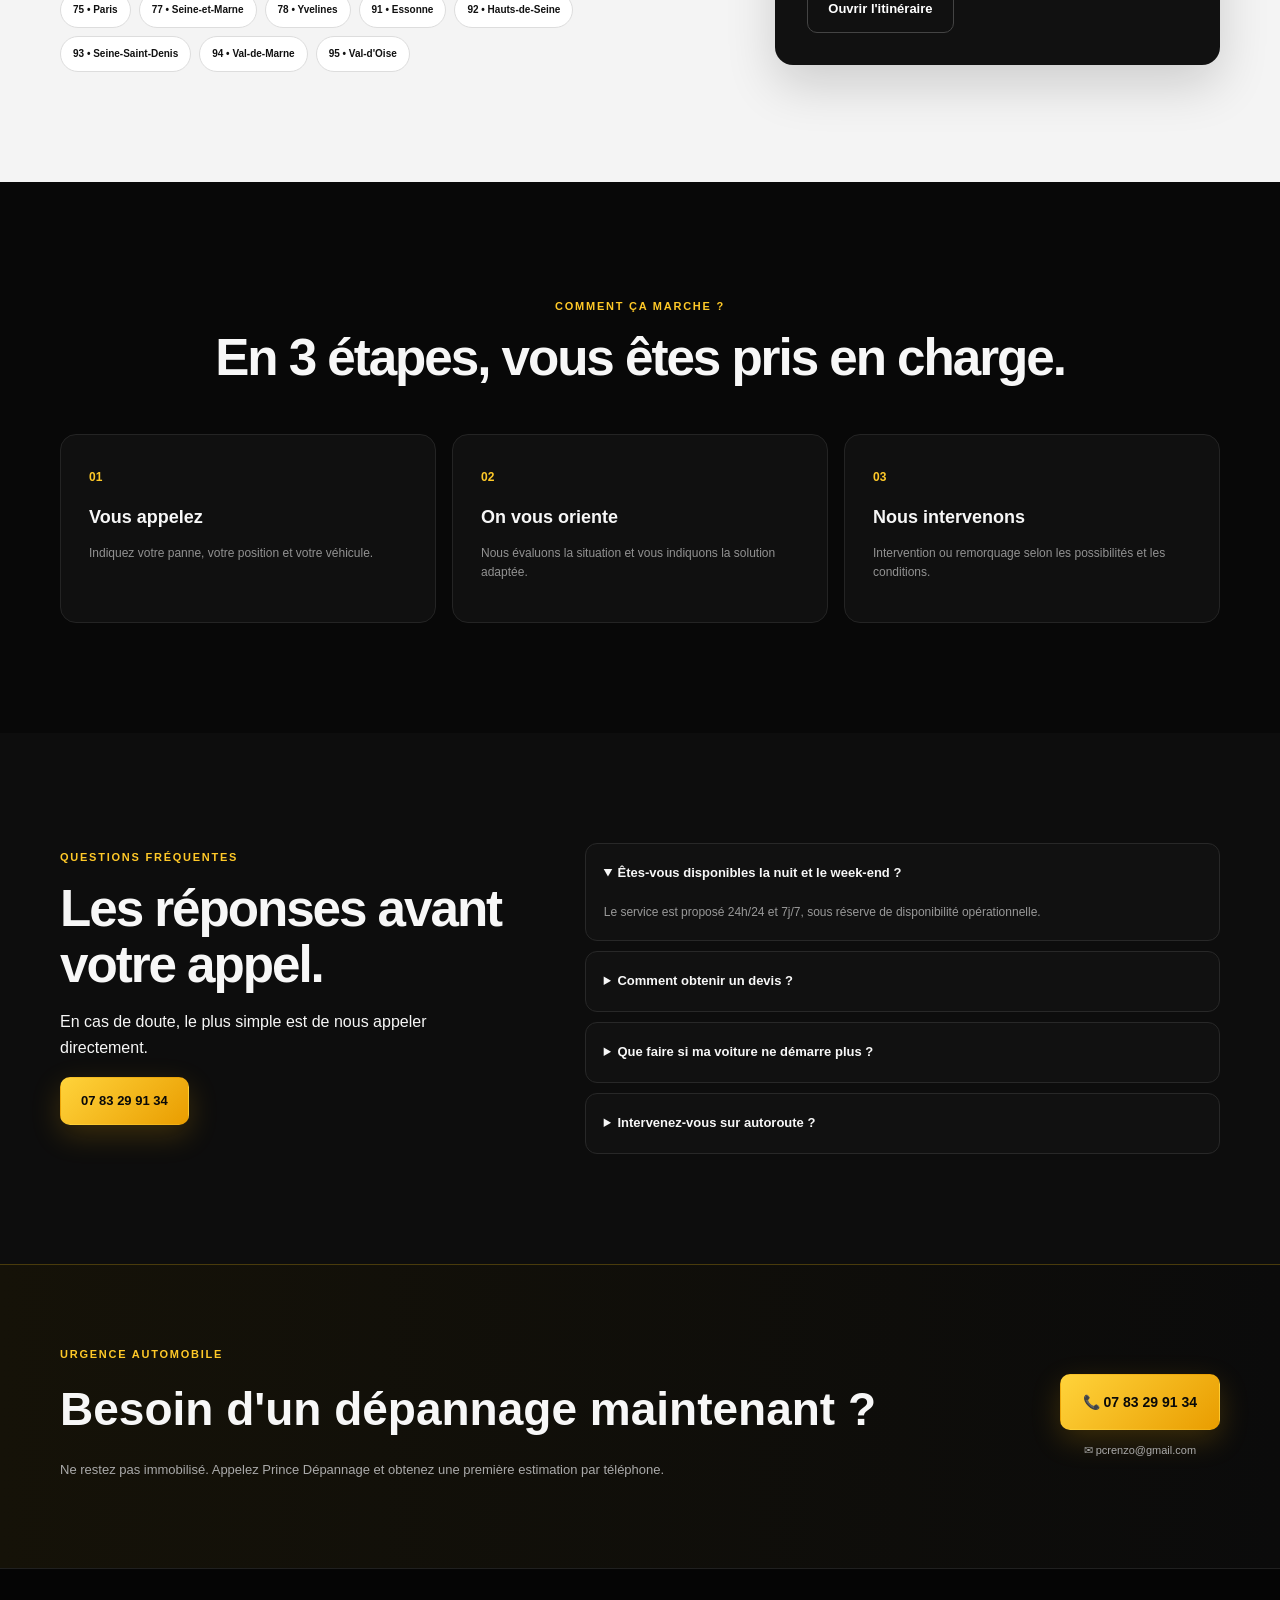
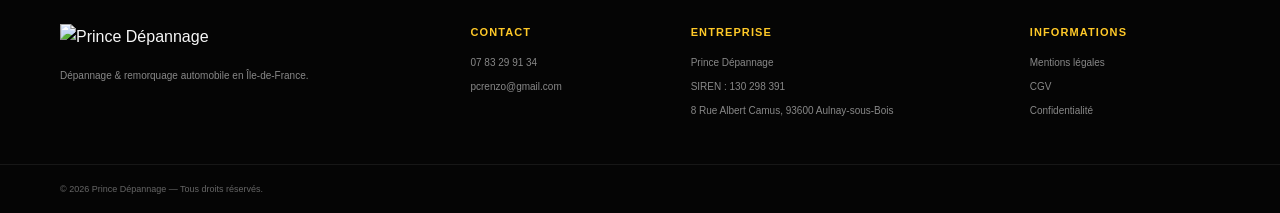
==== commit 4a379d12: "Update index.html" ====
--- a/index.html
+++ b/index.html
@@ -161,7 +161,7 @@
           <a class="btn btn-gold btn-xl" href="tel:+33783299134">📞 Demander une intervention</a>
         </div>
         <div class="photo-card">
-          <img src="assets/camion-prince-depannage.jpg" alt="Dépanneuse Prince Dépannage dans l'atelier" loading="lazy">
+          <img src="camion-prince-depannage.jpg" alt="Dépanneuse Prince Dépannage dans l'atelier" loading="lazy">
           <div class="photo-caption"><strong>PRINCE DÉPANNAGE</strong><span>Un véhicule immobilisé ? Appelez-nous.</span></div>
         </div>
       </div>
--- a/style.css
+++ b/style.css
@@ -1 +1 @@
-*{box-sizing:border-box}html{scroll-behavior:smooth}body{margin:0;font-family:Arial,Helvetica,sans-serif;background:#080808;color:#f7f7f7;line-height:1.6}a{color:inherit;text-decoration:none}.wrap{width:min(1160px,calc(100% - 40px));margin:auto}.topbar{background:#050505;border-bottom:1px solid #252525;color:#d8d8d8;font-size:12px}.topbar-inner{display:flex;justify-content:space-between;align-items:center;min-height:38px}.topbar a{color:#ffc928;font-weight:800}.header{position:sticky;top:0;z-index:20;background:rgba(5,5,5,.94);backdrop-filter:blur(14px);border-bottom:1px solid rgba(255,200,30,.12)}.nav{height:82px;display:flex;align-items:center;gap:32px}.brand{display:block;width:190px}.brand img{width:100%;height:auto;display:block}.nav nav{display:flex;gap:24px;margin-left:auto;font-size:13px;font-weight:700;color:#c9c9c9}.nav nav a:hover{color:#ffc928}.btn{display:inline-flex;justify-content:center;align-items:center;border-radius:10px;padding:13px 20px;font-weight:800;font-size:13px;border:1px solid transparent;transition:.2s}.btn-gold{background:linear-gradient(135deg,#ffd33b,#e99d00);color:#090909;box-shadow:0 10px 30px rgba(245,177,0,.2)}.btn-gold:hover{transform:translateY(-2px);filter:brightness(1.05)}.btn-outline{border-color:#666;background:rgba(255,255,255,.04)}.btn-outline:hover{border-color:#ffc928;color:#ffc928}.btn-white{background:#fff;color:#111}.btn-xl{padding:16px 22px;font-size:14px}.hero{position:relative;overflow:hidden;min-height:680px;display:flex;align-items:center;background:#050505}.hero-bg{position:absolute;inset:0;background:linear-gradient(90deg,#050505 0%,rgba(5,5,5,.96) 36%,rgba(5,5,5,.55) 70%,rgba(5,5,5,.2) 100%),url("assets/camion-prince-depannage.jpg") 70% 45%/cover no-repeat;filter:saturate(.85)}.hero:after{content:"";position:absolute;left:0;right:0;bottom:-1px;height:100px;background:linear-gradient(180deg,transparent,#080808)}.hero-grid{position:relative;z-index:1;display:grid;grid-template-columns:1.2fr .7fr;gap:80px;align-items:center;padding:80px 0}.eyebrow,.section-tag{font-size:11px;letter-spacing:.16em;font-weight:900;color:#ffc928}.eyebrow{display:flex;align-items:center;gap:10px}.pulse{width:9px;height:9px;border-radius:50%;background:#ffc928;box-shadow:0 0 0 7px rgba(255,201,40,.08)}h1{font-size:clamp(42px,6vw,74px);line-height:1.04;letter-spacing:-.045em;margin:18px 0}.hero h1 em{font-style:normal;color:#ffc928}.lead{font-size:18px;color:#d3d3d3;max-width:700px}.hero-actions{display:flex;gap:12px;flex-wrap:wrap;margin:30px 0}.hero-trust{display:flex;gap:34px;margin-top:40px}.hero-trust div{display:flex;flex-direction:column;border-left:1px solid #444;padding-left:14px}.hero-trust strong{font-size:16px;color:#ffc928}.hero-trust span{font-size:10px;color:#aaa;margin-top:2px}.hero-card{background:linear-gradient(145deg,rgba(27,27,27,.95),rgba(9,9,9,.92));border:1px solid rgba(255,201,40,.28);border-radius:22px;padding:32px;box-shadow:0 30px 80px rgba(0,0,0,.4)}.card-kicker{font-size:10px;letter-spacing:.14em;color:#ffc928;font-weight:900}.hero-card h2{font-size:38px;margin:8px 0}.hero-card p{font-size:13px;color:#bdbdbd}.phone{font-size:29px;font-weight:900;letter-spacing:-.03em;color:#fff;display:block;margin:24px 0}.hero-card small{display:block;color:#999;font-size:10px;margin-top:13px}.quick-strip{position:relative;z-index:2;margin-top:-15px}.quick-grid{display:grid;grid-template-columns:repeat(4,1fr);background:#111;border:1px solid #2b2b2b;border-radius:16px;overflow:hidden}.quick-grid a{padding:22px;border-right:1px solid #2a2a2a;display:grid;grid-template-columns:42px 1fr;column-gap:10px}.quick-grid a:last-child{border:0}.quick-grid span{grid-row:span 2;font-size:24px}.quick-grid strong{font-size:13px}.quick-grid small{font-size:10px;color:#8f8f8f}.section{padding:110px 0}.section-head{display:grid;grid-template-columns:1.15fr .65fr;gap:60px;align-items:end;margin-bottom:48px}.section-head.centered{display:block;text-align:center}.section h2{font-size:clamp(32px,4vw,52px);line-height:1.1;letter-spacing:-.04em;margin:12px 0}.section h2 span{color:#ffc928}.section-head>p,.muted{color:#9e9e9e;font-size:14px}.service-grid{display:grid;grid-template-columns:repeat(3,1fr);gap:14px}.service{background:#111;border:1px solid #252525;border-radius:16px;padding:28px;min-height:240px;transition:.2s}.service:hover{transform:translateY(-4px);border-color:#70590e}.service.featured{background:linear-gradient(145deg,#17140b,#101010);border-color:#4f410d}.icon{font-size:28px;margin-bottom:18px}.service h3{margin:0 0 9px;font-size:18px}.service p{font-size:12px;color:#999;min-height:58px}.service a{font-size:12px;color:#ffc928;font-weight:900}.dark-section{background:#0d0d0d;border-top:1px solid #171717;border-bottom:1px solid #171717}.two-col{display:grid;grid-template-columns:1fr 1fr;gap:70px;align-items:center}.checks{display:grid;gap:18px;margin:30px 0}.checks div{display:flex;gap:14px}.checks b{width:25px;height:25px;display:grid;place-items:center;border-radius:50%;background:#ffc928;color:#080808;font-size:13px;flex:none}.checks strong{font-size:13px}.checks span{font-size:11px;color:#8e8e8e}.photo-card{position:relative;border-radius:20px;overflow:hidden;border:1px solid #2c2c2c}.photo-card img{width:100%;height:560px;object-fit:cover;display:block}.photo-caption{position:absolute;left:18px;right:18px;bottom:18px;padding:16px;border-radius:12px;background:rgba(0,0,0,.72);backdrop-filter:blur(10px);display:flex;justify-content:space-between;gap:20px;align-items:center}.photo-caption strong{color:#ffc928;font-size:12px}.photo-caption span{font-size:10px;color:#ddd}.visual-banner{background:#000}.visual-banner img{display:block;width:100%;max-height:560px;object-fit:cover}.zone-section{background:#f4f4f4;color:#111}.zone-section .section-tag{color:#b57a00}.zone-grid{display:grid;grid-template-columns:1fr .7fr;gap:80px;align-items:center}.zone-grid p{color:#555;font-size:14px}.departments{display:flex;flex-wrap:wrap;gap:8px;margin-top:25px}.departments span{background:#fff;border:1px solid #ddd;border-radius:99px;padding:9px 12px;font-size:10px;font-weight:800}.location-card{background:#111;color:#fff;border-radius:18px;padding:32px;box-shadow:0 20px 50px rgba(0,0,0,.16)}.location-card .pin{font-size:28px}.location-card h3{font-size:22px;margin:12px 0 4px}.location-card p{color:#aaa}.btn-outline-dark{border-color:#444}.btn-outline-dark:hover{border-color:#ffc928;color:#ffc928}.process{background:#080808}.steps{display:grid;grid-template-columns:repeat(3,1fr);gap:16px}.step{background:#101010;border:1px solid #242424;border-radius:16px;padding:28px}.step>span{font-size:12px;color:#ffc928;font-weight:900}.step h3{font-size:18px;margin:14px 0 7px}.step p{font-size:12px;color:#929292}.faq{background:#0d0d0d}.faq-grid{display:grid;grid-template-columns:.7fr 1fr;gap:80px}.faq-list{display:grid;gap:10px}.faq details{border:1px solid #282828;background:#111;border-radius:12px;padding:0 18px}.faq summary{cursor:pointer;padding:19px 0;font-weight:800;font-size:13px}.faq details p{color:#999;font-size:12px;margin:0 0 18px}.cta-section{padding:75px 0;background:linear-gradient(90deg,#151208,#0b0b0b);border-top:1px solid #493b0c}.cta-inner{display:flex;justify-content:space-between;align-items:center;gap:40px}.cta-section h2{font-size:clamp(28px,4vw,46px);margin:8px 0}.cta-section p{color:#aaa;font-size:13px;max-width:650px}.cta-actions{display:flex;flex-direction:column;align-items:center;gap:12px}.mail{font-size:11px;color:#aaa}.mail:hover{color:#ffc928}footer{background:#050505;border-top:1px solid #202020;padding-top:55px}.footer-grid{display:grid;grid-template-columns:1.6fr .8fr 1.3fr .8fr;gap:30px;padding-bottom:45px}.footer-grid>div{display:flex;flex-direction:column;gap:8px}.footer-grid strong{font-size:11px;color:#ffc928;letter-spacing:.1em;text-transform:uppercase;margin-bottom:5px}.footer-grid p,.footer-grid span,.footer-grid a{font-size:10px;color:#888}.footer-grid a:hover{color:#ffc928}.footer-logo{width:180px}.footer-bottom{border-top:1px solid #171717;padding:17px 0;color:#666;font-size:9px}.floating-call{display:none;position:fixed;z-index:50;right:18px;bottom:18px;background:#ffc928;color:#080808;border-radius:999px;padding:13px 17px;font-weight:900;box-shadow:0 15px 40px rgba(0,0,0,.35)}.floating-call span{margin-left:4px}@media(max-width:900px){.nav nav{display:none}.nav{justify-content:space-between}.hero-grid,.two-col,.zone-grid,.faq-grid{grid-template-columns:1fr;gap:40px}.hero{min-height:auto}.hero-grid{padding:75px 0}.hero-bg{background:linear-gradient(90deg,#050505 0%,rgba(5,5,5,.84) 55%,rgba(5,5,5,.55)),url("assets/camion-prince-depannage.jpg") center/cover}.service-grid{grid-template-columns:repeat(2,1fr)}.section-head{grid-template-columns:1fr;gap:10px}.photo-card img{height:420px}.zone-grid{gap:30px}.footer-grid{grid-template-columns:repeat(2,1fr)}.cta-inner{flex-direction:column;align-items:flex-start}.quick-grid{grid-template-columns:repeat(2,1fr)}.quick-grid a:nth-child(2){border-right:0}.quick-grid a:nth-child(-n+2){border-bottom:1px solid #2a2a2a}}@media(max-width:600px){.wrap{width:min(100% - 28px,1160px)}.topbar-inner{font-size:10px}.topbar-inner span:first-child{display:none}.nav{height:70px}.brand{width:155px}.nav-call{padding:10px 12px;font-size:10px}.hero-grid{padding:55px 0}.hero h1{font-size:43px}.lead{font-size:15px}.hero-trust{gap:14px;justify-content:space-between}.hero-trust div{padding-left:9px}.hero-trust span{font-size:8px}.hero-card{padding:24px}.phone{font-size:25px}.quick-grid{grid-template-columns:1fr}.quick-grid a{border-right:0!important;border-bottom:1px solid #2a2a2a!important}.quick-grid a:last-child{border-bottom:0!important}.section{padding:75px 0}.service-grid,.steps{grid-template-columns:1fr}.service{min-height:0}.photo-card img{height:340px}.photo-caption{display:block}.photo-caption span{display:block;margin-top:5px}.footer-grid{grid-template-columns:1fr}.floating-call{display:block}.cta-section{padding-bottom:95px}}
+*{box-sizing:border-box}html{scroll-behavior:smooth}body{margin:0;font-family:Arial,Helvetica,sans-serif;background:#080808;color:#f7f7f7;line-height:1.6}a{color:inherit;text-decoration:none}.wrap{width:min(1160px,calc(100% - 40px));margin:auto}.topbar{background:#050505;border-bottom:1px solid #252525;color:#d8d8d8;font-size:12px}.topbar-inner{display:flex;justify-content:space-between;align-items:center;min-height:38px}.topbar a{color:#ffc928;font-weight:800}.header{position:sticky;top:0;z-index:20;background:rgba(5,5,5,.94);backdrop-filter:blur(14px);border-bottom:1px solid rgba(255,200,30,.12)}.nav{height:82px;display:flex;align-items:center;gap:32px}.brand{display:block;width:190px}.brand img{width:100%;height:auto;display:block}.nav nav{display:flex;gap:24px;margin-left:auto;font-size:13px;font-weight:700;color:#c9c9c9}.nav nav a:hover{color:#ffc928}.btn{display:inline-flex;justify-content:center;align-items:center;border-radius:10px;padding:13px 20px;font-weight:800;font-size:13px;border:1px solid transparent;transition:.2s}.btn-gold{background:linear-gradient(135deg,#ffd33b,#e99d00);color:#090909;box-shadow:0 10px 30px rgba(245,177,0,.2)}.btn-gold:hover{transform:translateY(-2px);filter:brightness(1.05)}.btn-outline{border-color:#666;background:rgba(255,255,255,.04)}.btn-outline:hover{border-color:#ffc928;color:#ffc928}.btn-white{background:#fff;color:#111}.btn-xl{padding:16px 22px;font-size:14px}.hero{position:relative;overflow:hidden;min-height:680px;display:flex;align-items:center;background:#050505}.hero-bg{position:absolute;inset:0;background:linear-gradient(90deg,#050505 0%,rgba(5,5,5,.96) 36%,rgba(5,5,5,.55) 70%,rgba(5,5,5,.2) 100%),url("camion-prince-depannage.jpg") 70% 45%/cover no-repeat;filter:saturate(.85)}.hero:after{content:"";position:absolute;left:0;right:0;bottom:-1px;height:100px;background:linear-gradient(180deg,transparent,#080808)}.hero-grid{position:relative;z-index:1;display:grid;grid-template-columns:1.2fr .7fr;gap:80px;align-items:center;padding:80px 0}.eyebrow,.section-tag{font-size:11px;letter-spacing:.16em;font-weight:900;color:#ffc928}.eyebrow{display:flex;align-items:center;gap:10px}.pulse{width:9px;height:9px;border-radius:50%;background:#ffc928;box-shadow:0 0 0 7px rgba(255,201,40,.08)}h1{font-size:clamp(42px,6vw,74px);line-height:1.04;letter-spacing:-.045em;margin:18px 0}.hero h1 em{font-style:normal;color:#ffc928}.lead{font-size:18px;color:#d3d3d3;max-width:700px}.hero-actions{display:flex;gap:12px;flex-wrap:wrap;margin:30px 0}.hero-trust{display:flex;gap:34px;margin-top:40px}.hero-trust div{display:flex;flex-direction:column;border-left:1px solid #444;padding-left:14px}.hero-trust strong{font-size:16px;color:#ffc928}.hero-trust span{font-size:10px;color:#aaa;margin-top:2px}.hero-card{background:linear-gradient(145deg,rgba(27,27,27,.95),rgba(9,9,9,.92));border:1px solid rgba(255,201,40,.28);border-radius:22px;padding:32px;box-shadow:0 30px 80px rgba(0,0,0,.4)}.card-kicker{font-size:10px;letter-spacing:.14em;color:#ffc928;font-weight:900}.hero-card h2{font-size:38px;margin:8px 0}.hero-card p{font-size:13px;color:#bdbdbd}.phone{font-size:29px;font-weight:900;letter-spacing:-.03em;color:#fff;display:block;margin:24px 0}.hero-card small{display:block;color:#999;font-size:10px;margin-top:13px}.quick-strip{position:relative;z-index:2;margin-top:-15px}.quick-grid{display:grid;grid-template-columns:repeat(4,1fr);background:#111;border:1px solid #2b2b2b;border-radius:16px;overflow:hidden}.quick-grid a{padding:22px;border-right:1px solid #2a2a2a;display:grid;grid-template-columns:42px 1fr;column-gap:10px}.quick-grid a:last-child{border:0}.quick-grid span{grid-row:span 2;font-size:24px}.quick-grid strong{font-size:13px}.quick-grid small{font-size:10px;color:#8f8f8f}.section{padding:110px 0}.section-head{display:grid;grid-template-columns:1.15fr .65fr;gap:60px;align-items:end;margin-bottom:48px}.section-head.centered{display:block;text-align:center}.section h2{font-size:clamp(32px,4vw,52px);line-height:1.1;letter-spacing:-.04em;margin:12px 0}.section h2 span{color:#ffc928}.section-head>p,.muted{color:#9e9e9e;font-size:14px}.service-grid{display:grid;grid-template-columns:repeat(3,1fr);gap:14px}.service{background:#111;border:1px solid #252525;border-radius:16px;padding:28px;min-height:240px;transition:.2s}.service:hover{transform:translateY(-4px);border-color:#70590e}.service.featured{background:linear-gradient(145deg,#17140b,#101010);border-color:#4f410d}.icon{font-size:28px;margin-bottom:18px}.service h3{margin:0 0 9px;font-size:18px}.service p{font-size:12px;color:#999;min-height:58px}.service a{font-size:12px;color:#ffc928;font-weight:900}.dark-section{background:#0d0d0d;border-top:1px solid #171717;border-bottom:1px solid #171717}.two-col{display:grid;grid-template-columns:1fr 1fr;gap:70px;align-items:center}.checks{display:grid;gap:18px;margin:30px 0}.checks div{display:flex;gap:14px}.checks b{width:25px;height:25px;display:grid;place-items:center;border-radius:50%;background:#ffc928;color:#080808;font-size:13px;flex:none}.checks strong{font-size:13px}.checks span{font-size:11px;color:#8e8e8e}.photo-card{position:relative;border-radius:20px;overflow:hidden;border:1px solid #2c2c2c}.photo-card img{width:100%;height:560px;object-fit:cover;display:block}.photo-caption{position:absolute;left:18px;right:18px;bottom:18px;padding:16px;border-radius:12px;background:rgba(0,0,0,.72);backdrop-filter:blur(10px);display:flex;justify-content:space-between;gap:20px;align-items:center}.photo-caption strong{color:#ffc928;font-size:12px}.photo-caption span{font-size:10px;color:#ddd}.visual-banner{background:#000}.visual-banner img{display:block;width:100%;max-height:560px;object-fit:cover}.zone-section{background:#f4f4f4;color:#111}.zone-section .section-tag{color:#b57a00}.zone-grid{display:grid;grid-template-columns:1fr .7fr;gap:80px;align-items:center}.zone-grid p{color:#555;font-size:14px}.departments{display:flex;flex-wrap:wrap;gap:8px;margin-top:25px}.departments span{background:#fff;border:1px solid #ddd;border-radius:99px;padding:9px 12px;font-size:10px;font-weight:800}.location-card{background:#111;color:#fff;border-radius:18px;padding:32px;box-shadow:0 20px 50px rgba(0,0,0,.16)}.location-card .pin{font-size:28px}.location-card h3{font-size:22px;margin:12px 0 4px}.location-card p{color:#aaa}.btn-outline-dark{border-color:#444}.btn-outline-dark:hover{border-color:#ffc928;color:#ffc928}.process{background:#080808}.steps{display:grid;grid-template-columns:repeat(3,1fr);gap:16px}.step{background:#101010;border:1px solid #242424;border-radius:16px;padding:28px}.step>span{font-size:12px;color:#ffc928;font-weight:900}.step h3{font-size:18px;margin:14px 0 7px}.step p{font-size:12px;color:#929292}.faq{background:#0d0d0d}.faq-grid{display:grid;grid-template-columns:.7fr 1fr;gap:80px}.faq-list{display:grid;gap:10px}.faq details{border:1px solid #282828;background:#111;border-radius:12px;padding:0 18px}.faq summary{cursor:pointer;padding:19px 0;font-weight:800;font-size:13px}.faq details p{color:#999;font-size:12px;margin:0 0 18px}.cta-section{padding:75px 0;background:linear-gradient(90deg,#151208,#0b0b0b);border-top:1px solid #493b0c}.cta-inner{display:flex;justify-content:space-between;align-items:center;gap:40px}.cta-section h2{font-size:clamp(28px,4vw,46px);margin:8px 0}.cta-section p{color:#aaa;font-size:13px;max-width:650px}.cta-actions{display:flex;flex-direction:column;align-items:center;gap:12px}.mail{font-size:11px;color:#aaa}.mail:hover{color:#ffc928}footer{background:#050505;border-top:1px solid #202020;padding-top:55px}.footer-grid{display:grid;grid-template-columns:1.6fr .8fr 1.3fr .8fr;gap:30px;padding-bottom:45px}.footer-grid>div{display:flex;flex-direction:column;gap:8px}.footer-grid strong{font-size:11px;color:#ffc928;letter-spacing:.1em;text-transform:uppercase;margin-bottom:5px}.footer-grid p,.footer-grid span,.footer-grid a{font-size:10px;color:#888}.footer-grid a:hover{color:#ffc928}.footer-logo{width:180px}.footer-bottom{border-top:1px solid #171717;padding:17px 0;color:#666;font-size:9px}.floating-call{display:none;position:fixed;z-index:50;right:18px;bottom:18px;background:#ffc928;color:#080808;border-radius:999px;padding:13px 17px;font-weight:900;box-shadow:0 15px 40px rgba(0,0,0,.35)}.floating-call span{margin-left:4px}@media(max-width:900px){.nav nav{display:none}.nav{justify-content:space-between}.hero-grid,.two-col,.zone-grid,.faq-grid{grid-template-columns:1fr;gap:40px}.hero{min-height:auto}.hero-grid{padding:75px 0}.hero-bg{background:linear-gradient(90deg,#050505 0%,rgba(5,5,5,.84) 55%,rgba(5,5,5,.55)),url("assets/camion-prince-depannage.jpg") center/cover}.service-grid{grid-template-columns:repeat(2,1fr)}.section-head{grid-template-columns:1fr;gap:10px}.photo-card img{height:420px}.zone-grid{gap:30px}.footer-grid{grid-template-columns:repeat(2,1fr)}.cta-inner{flex-direction:column;align-items:flex-start}.quick-grid{grid-template-columns:repeat(2,1fr)}.quick-grid a:nth-child(2){border-right:0}.quick-grid a:nth-child(-n+2){border-bottom:1px solid #2a2a2a}}@media(max-width:600px){.wrap{width:min(100% - 28px,1160px)}.topbar-inner{font-size:10px}.topbar-inner span:first-child{display:none}.nav{height:70px}.brand{width:155px}.nav-call{padding:10px 12px;font-size:10px}.hero-grid{padding:55px 0}.hero h1{font-size:43px}.lead{font-size:15px}.hero-trust{gap:14px;justify-content:space-between}.hero-trust div{padding-left:9px}.hero-trust span{font-size:8px}.hero-card{padding:24px}.phone{font-size:25px}.quick-grid{grid-template-columns:1fr}.quick-grid a{border-right:0!important;border-bottom:1px solid #2a2a2a!important}.quick-grid a:last-child{border-bottom:0!important}.section{padding:75px 0}.service-grid,.steps{grid-template-columns:1fr}.service{min-height:0}.photo-card img{height:340px}.photo-caption{display:block}.photo-caption span{display:block;margin-top:5px}.footer-grid{grid-template-columns:1fr}.floating-call{display:block}.cta-section{padding-bottom:95px}}
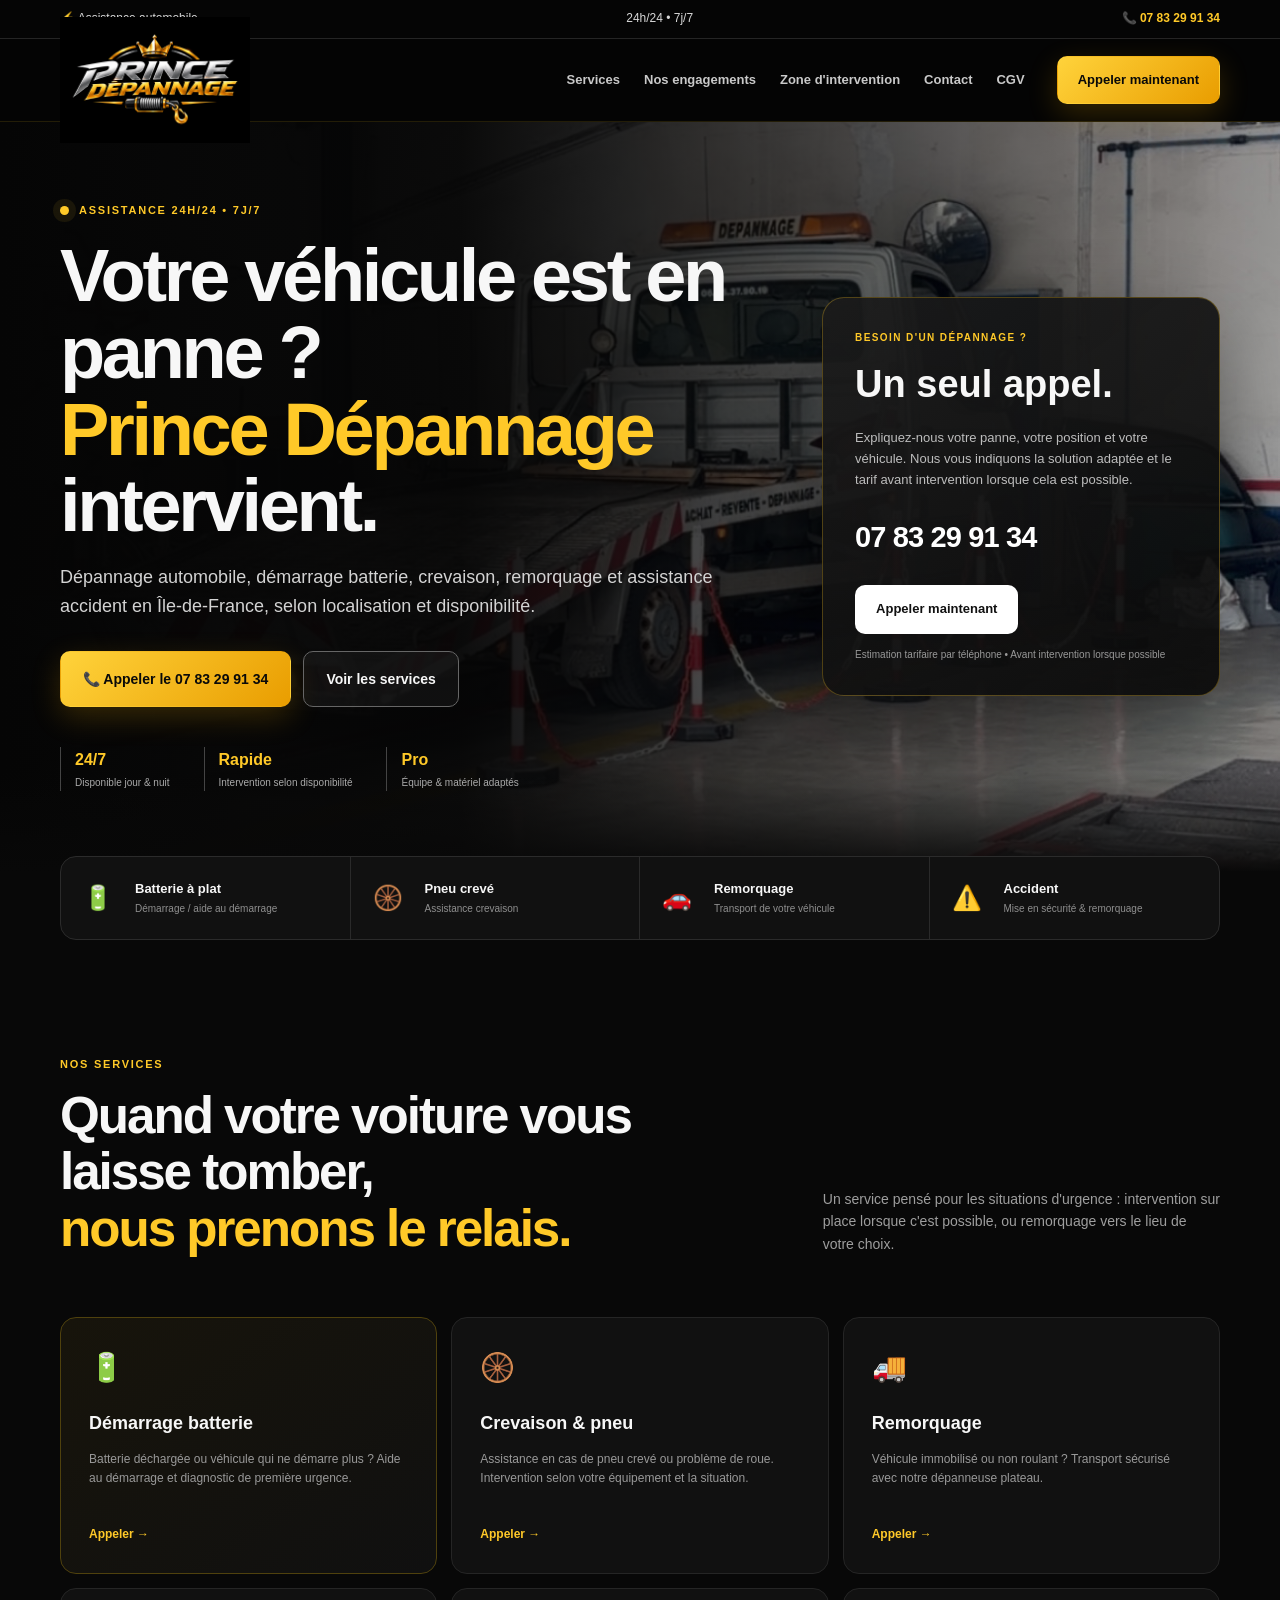
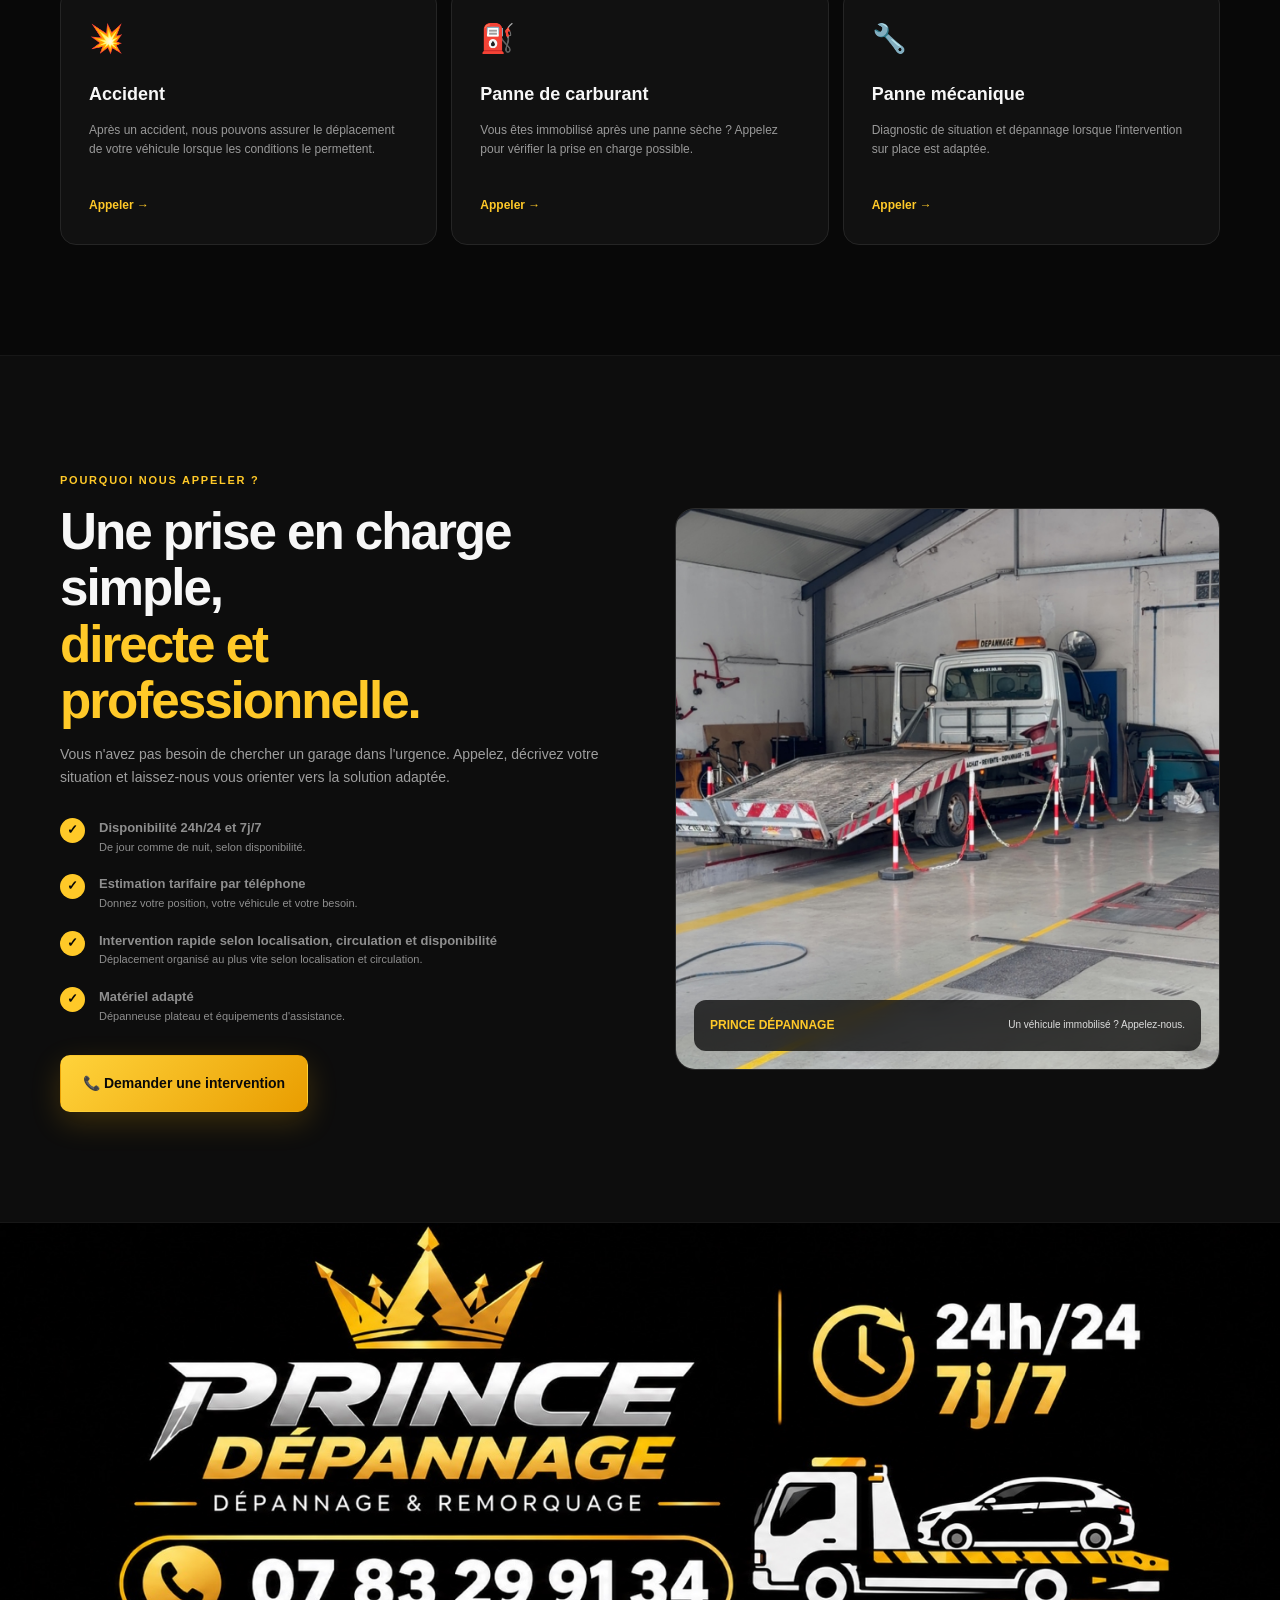
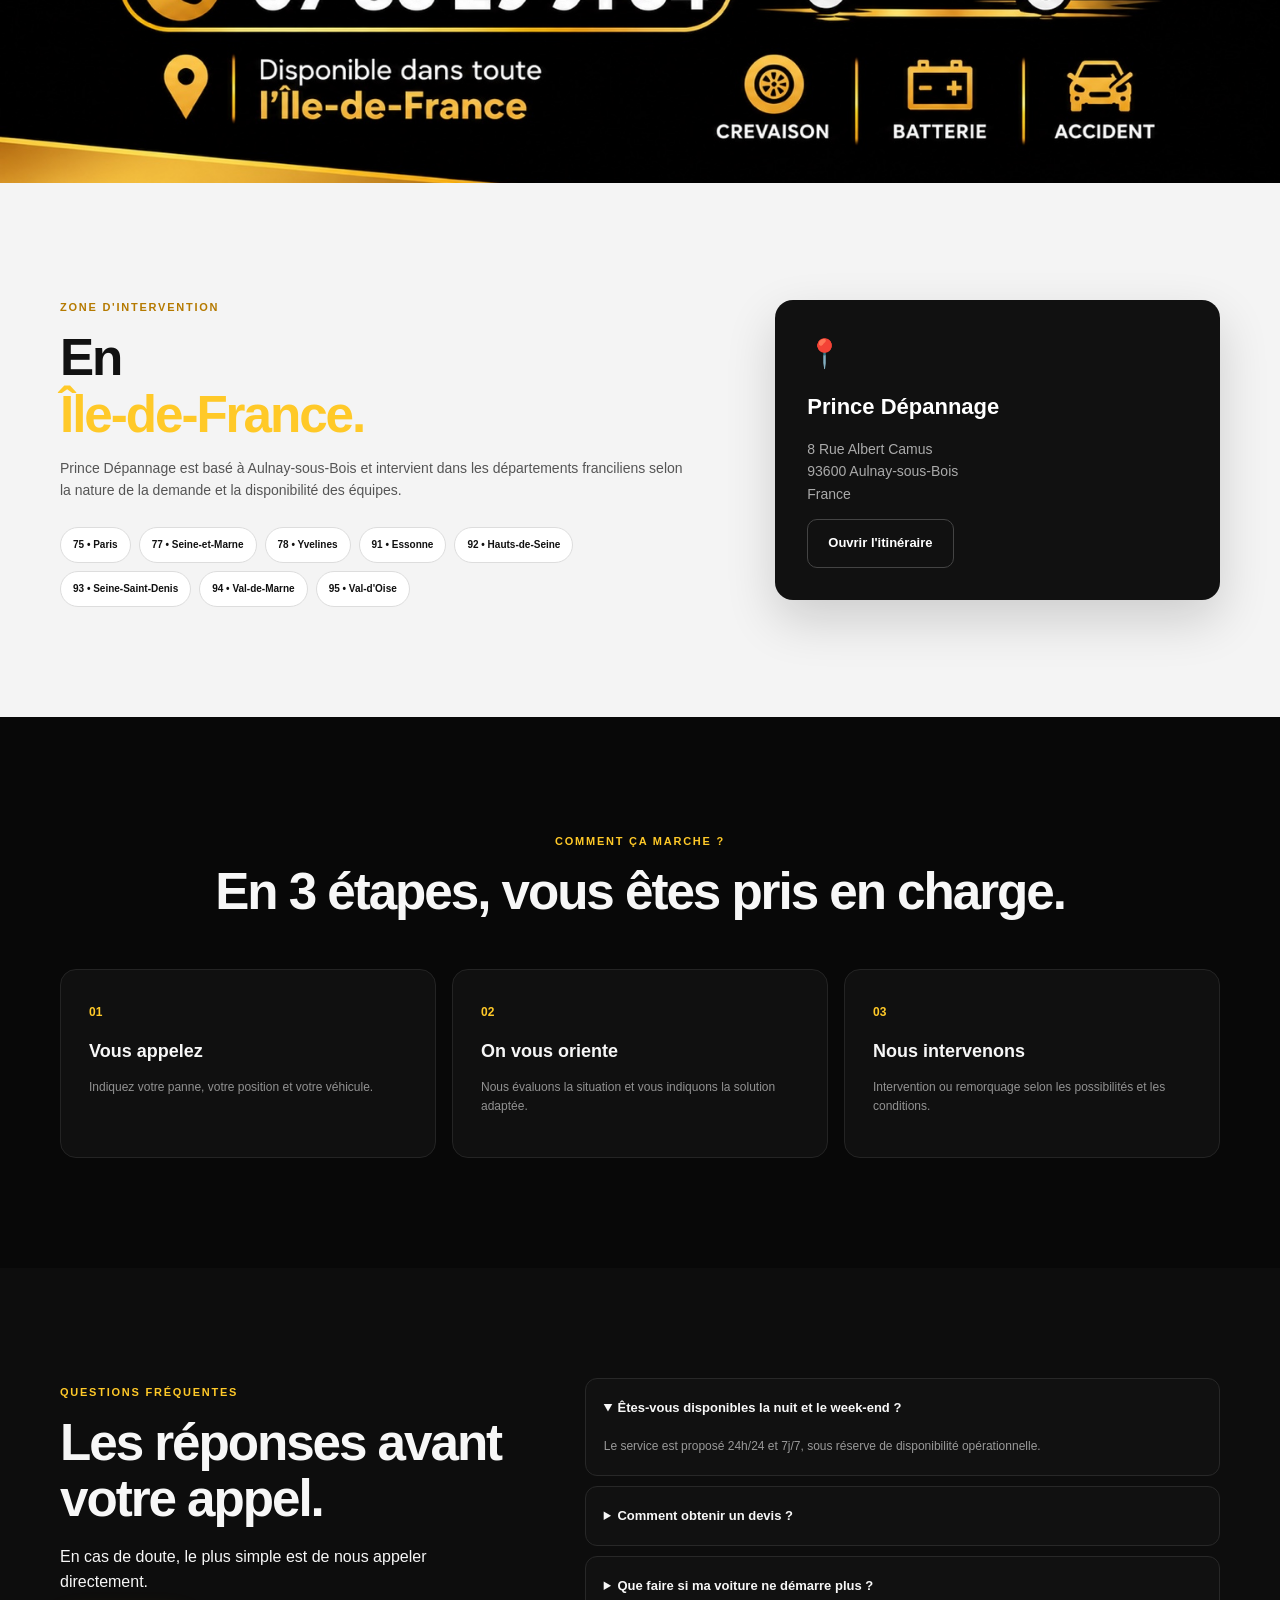
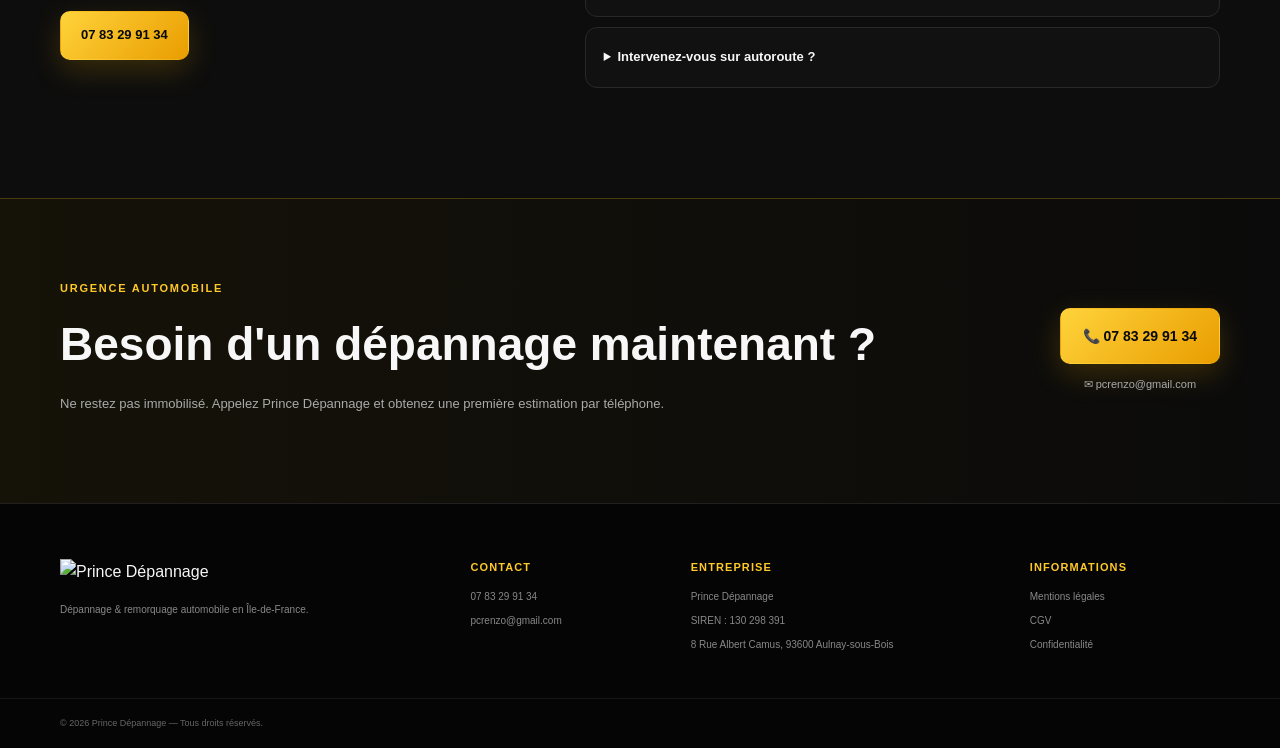
==== commit f88d9acf: "Update index.html" ====
--- a/index.html
+++ b/index.html
@@ -168,7 +168,7 @@
     </section>
 
     <section class="visual-banner">
-      <img src="assets/banniere-prince-depannage.jpg" alt="Prince Dépannage — dépannage et remorquage en Île-de-France" loading="lazy">
+      <img src="banniere-prince-depannage.jpg" alt="Prince Dépannage — dépannage et remorquage en Île-de-France" loading="lazy">
     </section>
 
     <section id="zone" class="section zone-section">
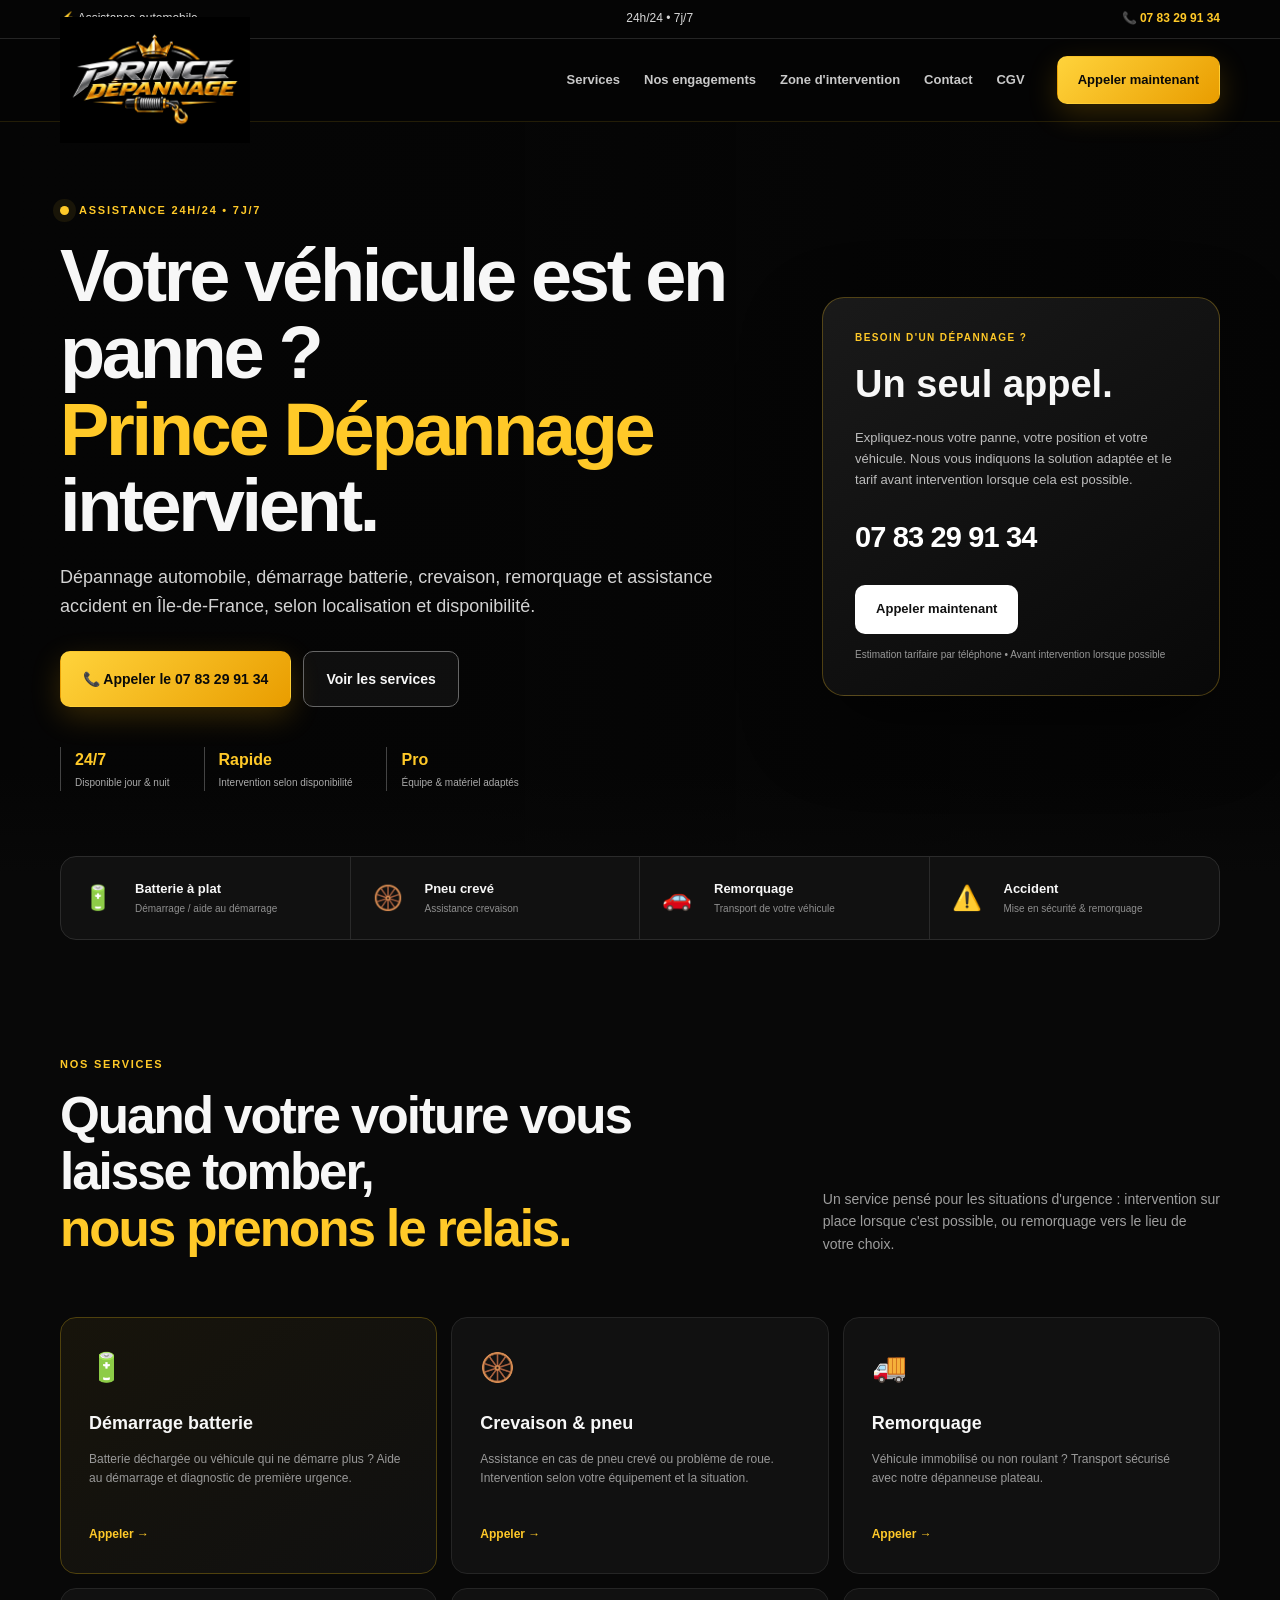
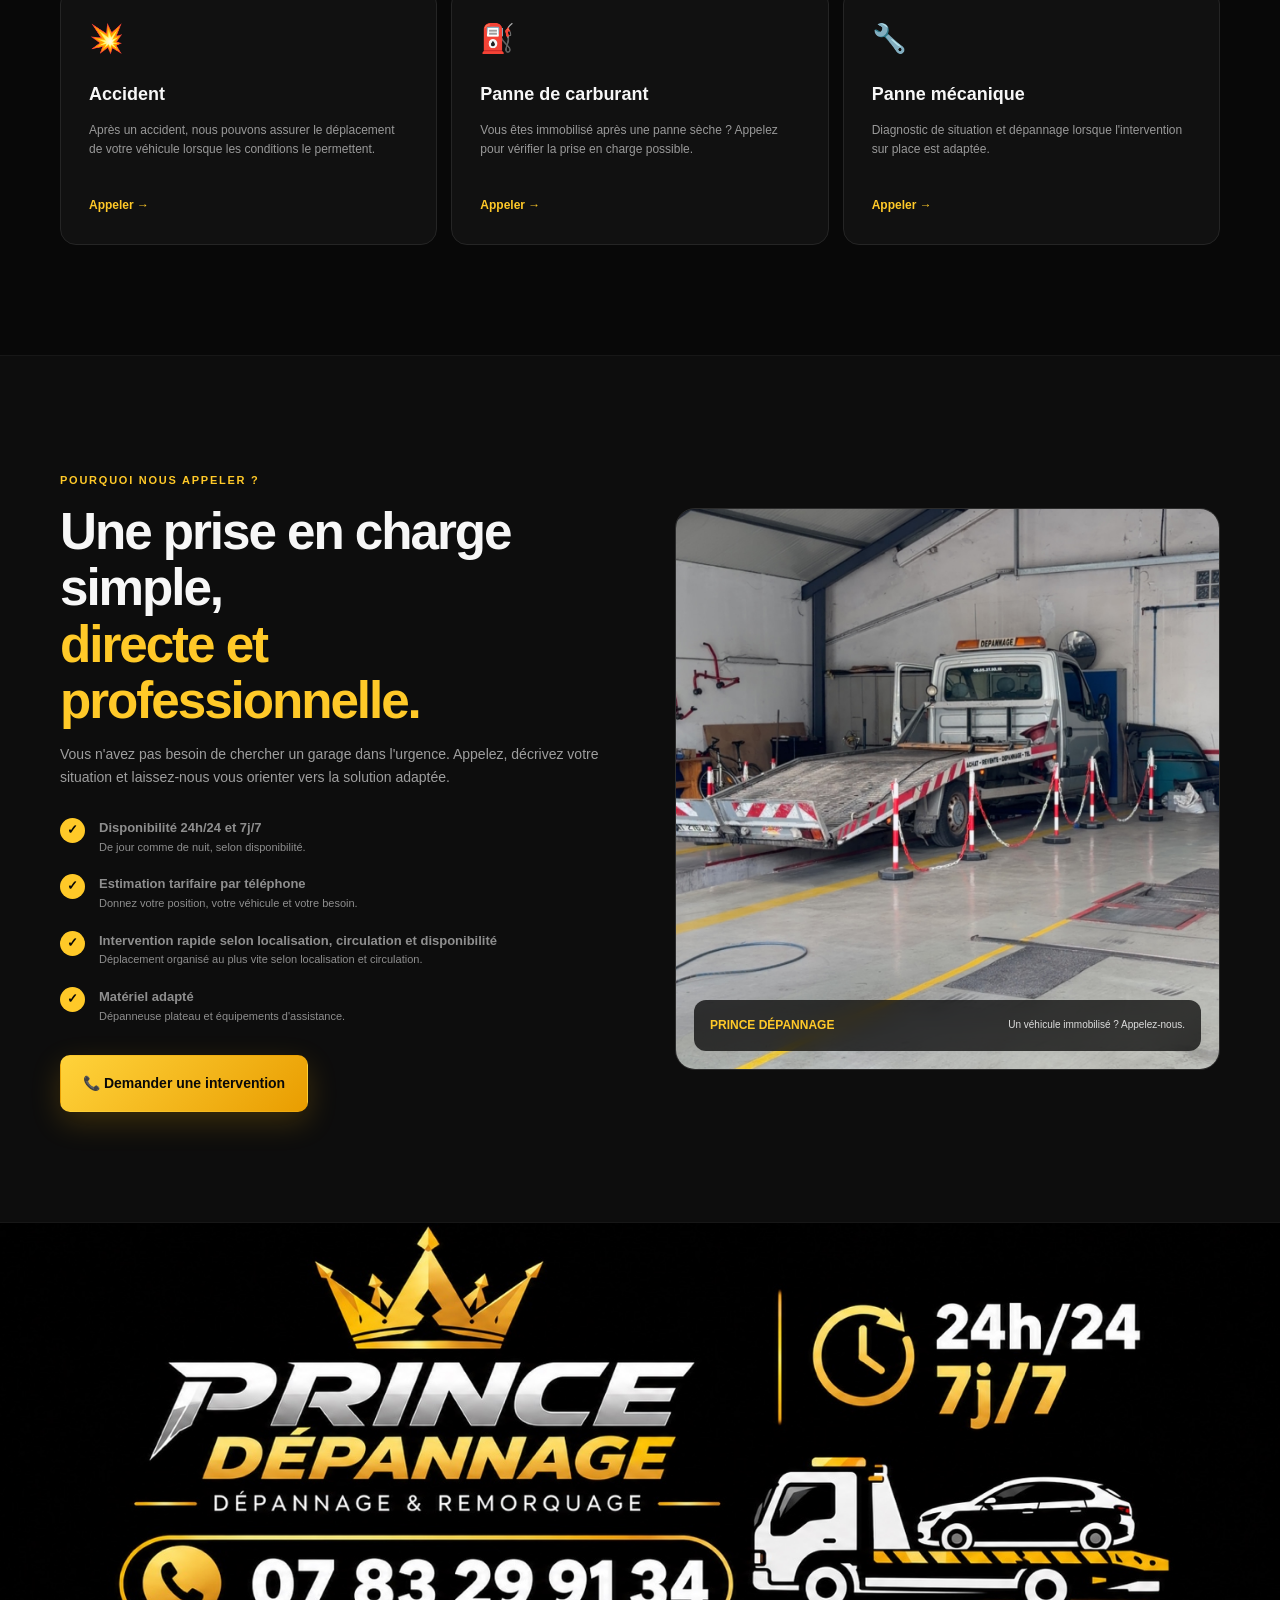
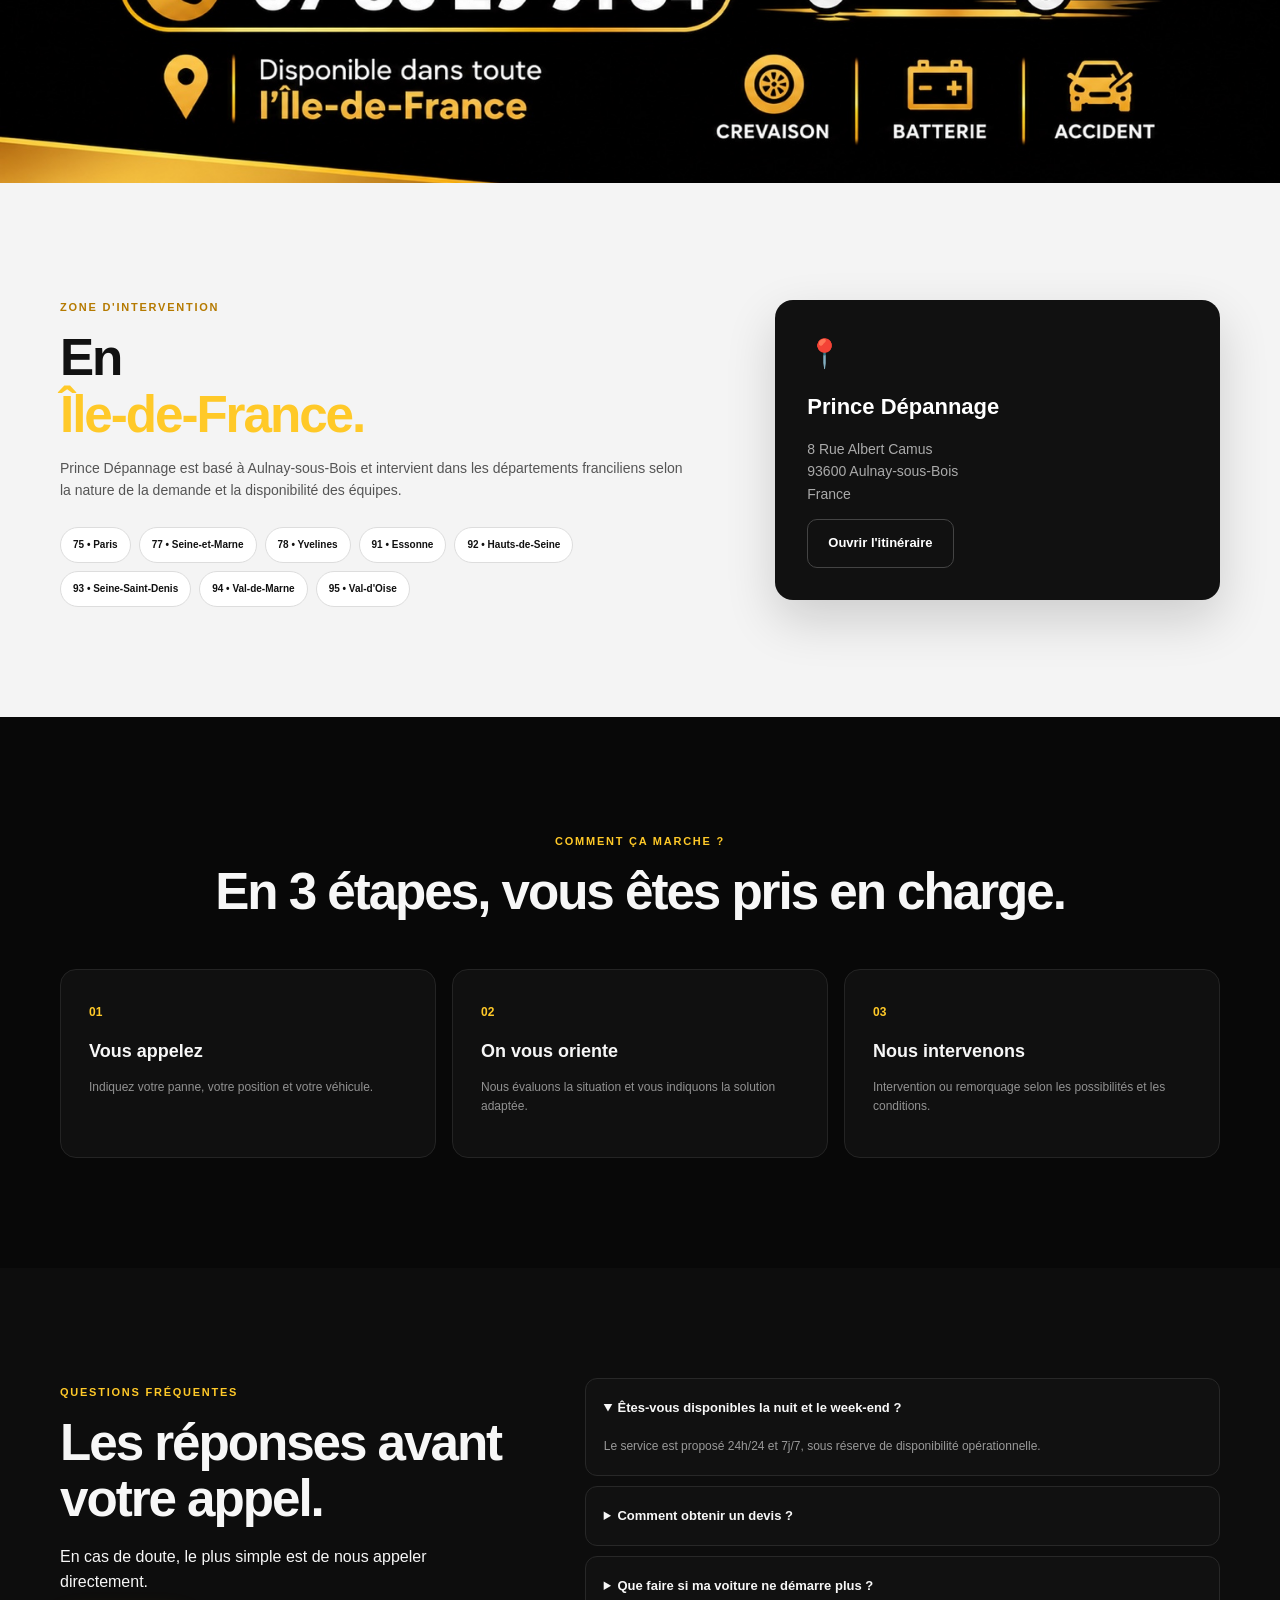
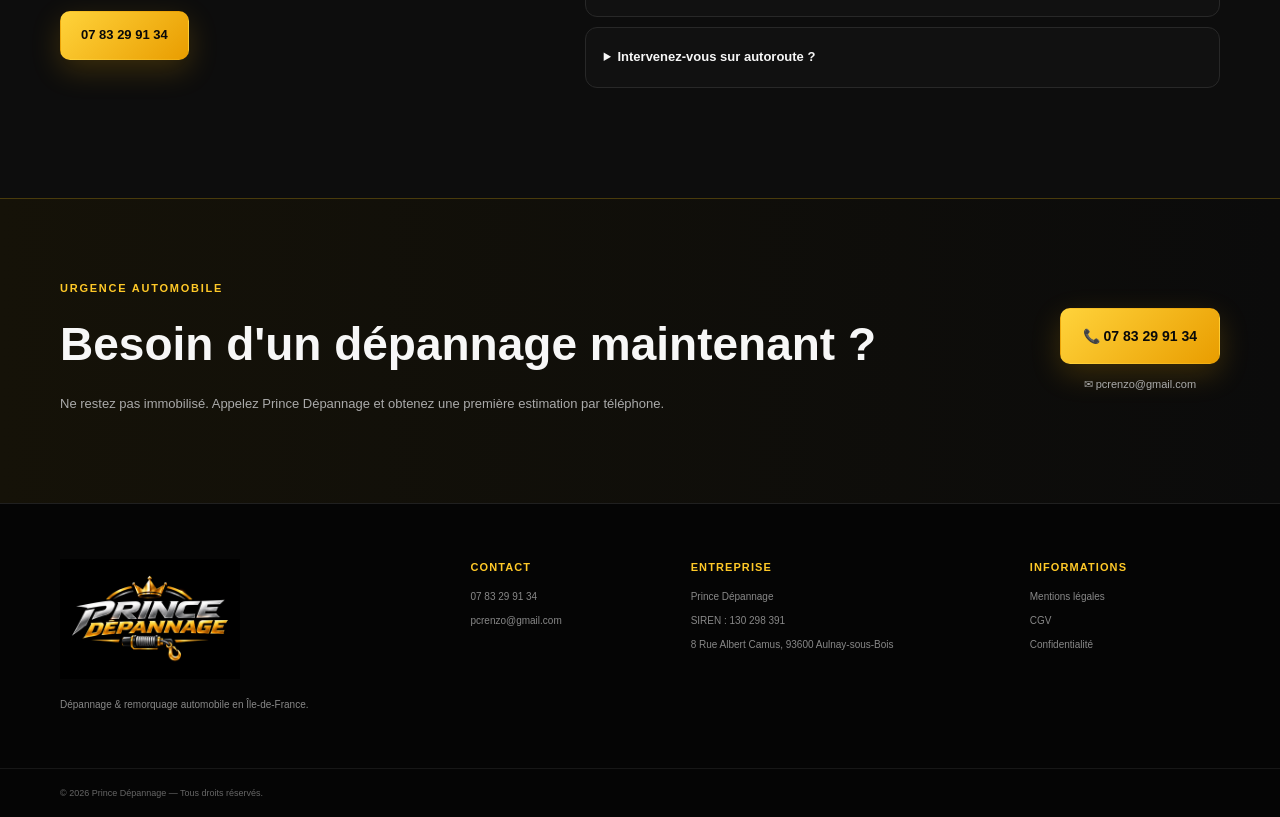
==== commit 698e7129: "Update index.html" ====
--- a/index.html
+++ b/index.html
@@ -240,7 +240,7 @@
   <footer>
     <div class="wrap footer-grid">
       <div>
-        <img src="assets/logo-prince-depannage.png" alt="Prince Dépannage" class="footer-logo">
+        <img src="logo-prince-depannage.png" alt="Prince Dépannage" class="footer-logo">
         <p>Dépannage & remorquage automobile en Île-de-France.</p>
       </div>
       <div>
--- a/style.css
+++ b/style.css
@@ -1 +1 @@
-*{box-sizing:border-box}html{scroll-behavior:smooth}body{margin:0;font-family:Arial,Helvetica,sans-serif;background:#080808;color:#f7f7f7;line-height:1.6}a{color:inherit;text-decoration:none}.wrap{width:min(1160px,calc(100% - 40px));margin:auto}.topbar{background:#050505;border-bottom:1px solid #252525;color:#d8d8d8;font-size:12px}.topbar-inner{display:flex;justify-content:space-between;align-items:center;min-height:38px}.topbar a{color:#ffc928;font-weight:800}.header{position:sticky;top:0;z-index:20;background:rgba(5,5,5,.94);backdrop-filter:blur(14px);border-bottom:1px solid rgba(255,200,30,.12)}.nav{height:82px;display:flex;align-items:center;gap:32px}.brand{display:block;width:190px}.brand img{width:100%;height:auto;display:block}.nav nav{display:flex;gap:24px;margin-left:auto;font-size:13px;font-weight:700;color:#c9c9c9}.nav nav a:hover{color:#ffc928}.btn{display:inline-flex;justify-content:center;align-items:center;border-radius:10px;padding:13px 20px;font-weight:800;font-size:13px;border:1px solid transparent;transition:.2s}.btn-gold{background:linear-gradient(135deg,#ffd33b,#e99d00);color:#090909;box-shadow:0 10px 30px rgba(245,177,0,.2)}.btn-gold:hover{transform:translateY(-2px);filter:brightness(1.05)}.btn-outline{border-color:#666;background:rgba(255,255,255,.04)}.btn-outline:hover{border-color:#ffc928;color:#ffc928}.btn-white{background:#fff;color:#111}.btn-xl{padding:16px 22px;font-size:14px}.hero{position:relative;overflow:hidden;min-height:680px;display:flex;align-items:center;background:#050505}.hero-bg{position:absolute;inset:0;background:linear-gradient(90deg,#050505 0%,rgba(5,5,5,.96) 36%,rgba(5,5,5,.55) 70%,rgba(5,5,5,.2) 100%),url("camion-prince-depannage.jpg") 70% 45%/cover no-repeat;filter:saturate(.85)}.hero:after{content:"";position:absolute;left:0;right:0;bottom:-1px;height:100px;background:linear-gradient(180deg,transparent,#080808)}.hero-grid{position:relative;z-index:1;display:grid;grid-template-columns:1.2fr .7fr;gap:80px;align-items:center;padding:80px 0}.eyebrow,.section-tag{font-size:11px;letter-spacing:.16em;font-weight:900;color:#ffc928}.eyebrow{display:flex;align-items:center;gap:10px}.pulse{width:9px;height:9px;border-radius:50%;background:#ffc928;box-shadow:0 0 0 7px rgba(255,201,40,.08)}h1{font-size:clamp(42px,6vw,74px);line-height:1.04;letter-spacing:-.045em;margin:18px 0}.hero h1 em{font-style:normal;color:#ffc928}.lead{font-size:18px;color:#d3d3d3;max-width:700px}.hero-actions{display:flex;gap:12px;flex-wrap:wrap;margin:30px 0}.hero-trust{display:flex;gap:34px;margin-top:40px}.hero-trust div{display:flex;flex-direction:column;border-left:1px solid #444;padding-left:14px}.hero-trust strong{font-size:16px;color:#ffc928}.hero-trust span{font-size:10px;color:#aaa;margin-top:2px}.hero-card{background:linear-gradient(145deg,rgba(27,27,27,.95),rgba(9,9,9,.92));border:1px solid rgba(255,201,40,.28);border-radius:22px;padding:32px;box-shadow:0 30px 80px rgba(0,0,0,.4)}.card-kicker{font-size:10px;letter-spacing:.14em;color:#ffc928;font-weight:900}.hero-card h2{font-size:38px;margin:8px 0}.hero-card p{font-size:13px;color:#bdbdbd}.phone{font-size:29px;font-weight:900;letter-spacing:-.03em;color:#fff;display:block;margin:24px 0}.hero-card small{display:block;color:#999;font-size:10px;margin-top:13px}.quick-strip{position:relative;z-index:2;margin-top:-15px}.quick-grid{display:grid;grid-template-columns:repeat(4,1fr);background:#111;border:1px solid #2b2b2b;border-radius:16px;overflow:hidden}.quick-grid a{padding:22px;border-right:1px solid #2a2a2a;display:grid;grid-template-columns:42px 1fr;column-gap:10px}.quick-grid a:last-child{border:0}.quick-grid span{grid-row:span 2;font-size:24px}.quick-grid strong{font-size:13px}.quick-grid small{font-size:10px;color:#8f8f8f}.section{padding:110px 0}.section-head{display:grid;grid-template-columns:1.15fr .65fr;gap:60px;align-items:end;margin-bottom:48px}.section-head.centered{display:block;text-align:center}.section h2{font-size:clamp(32px,4vw,52px);line-height:1.1;letter-spacing:-.04em;margin:12px 0}.section h2 span{color:#ffc928}.section-head>p,.muted{color:#9e9e9e;font-size:14px}.service-grid{display:grid;grid-template-columns:repeat(3,1fr);gap:14px}.service{background:#111;border:1px solid #252525;border-radius:16px;padding:28px;min-height:240px;transition:.2s}.service:hover{transform:translateY(-4px);border-color:#70590e}.service.featured{background:linear-gradient(145deg,#17140b,#101010);border-color:#4f410d}.icon{font-size:28px;margin-bottom:18px}.service h3{margin:0 0 9px;font-size:18px}.service p{font-size:12px;color:#999;min-height:58px}.service a{font-size:12px;color:#ffc928;font-weight:900}.dark-section{background:#0d0d0d;border-top:1px solid #171717;border-bottom:1px solid #171717}.two-col{display:grid;grid-template-columns:1fr 1fr;gap:70px;align-items:center}.checks{display:grid;gap:18px;margin:30px 0}.checks div{display:flex;gap:14px}.checks b{width:25px;height:25px;display:grid;place-items:center;border-radius:50%;background:#ffc928;color:#080808;font-size:13px;flex:none}.checks strong{font-size:13px}.checks span{font-size:11px;color:#8e8e8e}.photo-card{position:relative;border-radius:20px;overflow:hidden;border:1px solid #2c2c2c}.photo-card img{width:100%;height:560px;object-fit:cover;display:block}.photo-caption{position:absolute;left:18px;right:18px;bottom:18px;padding:16px;border-radius:12px;background:rgba(0,0,0,.72);backdrop-filter:blur(10px);display:flex;justify-content:space-between;gap:20px;align-items:center}.photo-caption strong{color:#ffc928;font-size:12px}.photo-caption span{font-size:10px;color:#ddd}.visual-banner{background:#000}.visual-banner img{display:block;width:100%;max-height:560px;object-fit:cover}.zone-section{background:#f4f4f4;color:#111}.zone-section .section-tag{color:#b57a00}.zone-grid{display:grid;grid-template-columns:1fr .7fr;gap:80px;align-items:center}.zone-grid p{color:#555;font-size:14px}.departments{display:flex;flex-wrap:wrap;gap:8px;margin-top:25px}.departments span{background:#fff;border:1px solid #ddd;border-radius:99px;padding:9px 12px;font-size:10px;font-weight:800}.location-card{background:#111;color:#fff;border-radius:18px;padding:32px;box-shadow:0 20px 50px rgba(0,0,0,.16)}.location-card .pin{font-size:28px}.location-card h3{font-size:22px;margin:12px 0 4px}.location-card p{color:#aaa}.btn-outline-dark{border-color:#444}.btn-outline-dark:hover{border-color:#ffc928;color:#ffc928}.process{background:#080808}.steps{display:grid;grid-template-columns:repeat(3,1fr);gap:16px}.step{background:#101010;border:1px solid #242424;border-radius:16px;padding:28px}.step>span{font-size:12px;color:#ffc928;font-weight:900}.step h3{font-size:18px;margin:14px 0 7px}.step p{font-size:12px;color:#929292}.faq{background:#0d0d0d}.faq-grid{display:grid;grid-template-columns:.7fr 1fr;gap:80px}.faq-list{display:grid;gap:10px}.faq details{border:1px solid #282828;background:#111;border-radius:12px;padding:0 18px}.faq summary{cursor:pointer;padding:19px 0;font-weight:800;font-size:13px}.faq details p{color:#999;font-size:12px;margin:0 0 18px}.cta-section{padding:75px 0;background:linear-gradient(90deg,#151208,#0b0b0b);border-top:1px solid #493b0c}.cta-inner{display:flex;justify-content:space-between;align-items:center;gap:40px}.cta-section h2{font-size:clamp(28px,4vw,46px);margin:8px 0}.cta-section p{color:#aaa;font-size:13px;max-width:650px}.cta-actions{display:flex;flex-direction:column;align-items:center;gap:12px}.mail{font-size:11px;color:#aaa}.mail:hover{color:#ffc928}footer{background:#050505;border-top:1px solid #202020;padding-top:55px}.footer-grid{display:grid;grid-template-columns:1.6fr .8fr 1.3fr .8fr;gap:30px;padding-bottom:45px}.footer-grid>div{display:flex;flex-direction:column;gap:8px}.footer-grid strong{font-size:11px;color:#ffc928;letter-spacing:.1em;text-transform:uppercase;margin-bottom:5px}.footer-grid p,.footer-grid span,.footer-grid a{font-size:10px;color:#888}.footer-grid a:hover{color:#ffc928}.footer-logo{width:180px}.footer-bottom{border-top:1px solid #171717;padding:17px 0;color:#666;font-size:9px}.floating-call{display:none;position:fixed;z-index:50;right:18px;bottom:18px;background:#ffc928;color:#080808;border-radius:999px;padding:13px 17px;font-weight:900;box-shadow:0 15px 40px rgba(0,0,0,.35)}.floating-call span{margin-left:4px}@media(max-width:900px){.nav nav{display:none}.nav{justify-content:space-between}.hero-grid,.two-col,.zone-grid,.faq-grid{grid-template-columns:1fr;gap:40px}.hero{min-height:auto}.hero-grid{padding:75px 0}.hero-bg{background:linear-gradient(90deg,#050505 0%,rgba(5,5,5,.84) 55%,rgba(5,5,5,.55)),url("assets/camion-prince-depannage.jpg") center/cover}.service-grid{grid-template-columns:repeat(2,1fr)}.section-head{grid-template-columns:1fr;gap:10px}.photo-card img{height:420px}.zone-grid{gap:30px}.footer-grid{grid-template-columns:repeat(2,1fr)}.cta-inner{flex-direction:column;align-items:flex-start}.quick-grid{grid-template-columns:repeat(2,1fr)}.quick-grid a:nth-child(2){border-right:0}.quick-grid a:nth-child(-n+2){border-bottom:1px solid #2a2a2a}}@media(max-width:600px){.wrap{width:min(100% - 28px,1160px)}.topbar-inner{font-size:10px}.topbar-inner span:first-child{display:none}.nav{height:70px}.brand{width:155px}.nav-call{padding:10px 12px;font-size:10px}.hero-grid{padding:55px 0}.hero h1{font-size:43px}.lead{font-size:15px}.hero-trust{gap:14px;justify-content:space-between}.hero-trust div{padding-left:9px}.hero-trust span{font-size:8px}.hero-card{padding:24px}.phone{font-size:25px}.quick-grid{grid-template-columns:1fr}.quick-grid a{border-right:0!important;border-bottom:1px solid #2a2a2a!important}.quick-grid a:last-child{border-bottom:0!important}.section{padding:75px 0}.service-grid,.steps{grid-template-columns:1fr}.service{min-height:0}.photo-card img{height:340px}.photo-caption{display:block}.photo-caption span{display:block;margin-top:5px}.footer-grid{grid-template-columns:1fr}.floating-call{display:block}.cta-section{padding-bottom:95px}}
+*{box-sizing:border-box}html{scroll-behavior:smooth}body{margin:0;font-family:Arial,Helvetica,sans-serif;background:#080808;color:#f7f7f7;line-height:1.6}a{color:inherit;text-decoration:none}.wrap{width:min(1160px,calc(100% - 40px));margin:auto}.topbar{background:#050505;border-bottom:1px solid #252525;color:#d8d8d8;font-size:12px}.topbar-inner{display:flex;justify-content:space-between;align-items:center;min-height:38px}.topbar a{color:#ffc928;font-weight:800}.header{position:sticky;top:0;z-index:20;background:rgba(5,5,5,.94);backdrop-filter:blur(14px);border-bottom:1px solid rgba(255,200,30,.12)}.nav{height:82px;display:flex;align-items:center;gap:32px}.brand{display:block;width:190px}.brand img{width:100%;height:auto;display:block}.nav nav{display:flex;gap:24px;margin-left:auto;font-size:13px;font-weight:700;color:#c9c9c9}.nav nav a:hover{color:#ffc928}.btn{display:inline-flex;justify-content:center;align-items:center;border-radius:10px;padding:13px 20px;font-weight:800;font-size:13px;border:1px solid transparent;transition:.2s}.btn-gold{background:linear-gradient(135deg,#ffd33b,#e99d00);color:#090909;box-shadow:0 10px 30px rgba(245,177,0,.2)}.btn-gold:hover{transform:translateY(-2px);filter:brightness(1.05)}.btn-outline{border-color:#666;background:rgba(255,255,255,.04)}.btn-outline:hover{border-color:#ffc928;color:#ffc928}.btn-white{background:#fff;color:#111}.btn-xl{padding:16px 22px;font-size:14px}.hero{position:relative;overflow:hidden;min-height:680px;display:flex;align-items:center;background:#050505}.hero-bg{position:absolute;inset:0;background:linear-gradient(90deg,#050505 0%,rgba(5,5,5,.96) 36%,rgba(5,5,5,.55) 70%,rgba(5,5,5,.2) 100%),url("assets/camion-prince-depannage.jpg") 70% 45%/cover no-repeat;filter:saturate(.85)}.hero:after{content:"";position:absolute;left:0;right:0;bottom:-1px;height:100px;background:linear-gradient(180deg,transparent,#080808)}.hero-grid{position:relative;z-index:1;display:grid;grid-template-columns:1.2fr .7fr;gap:80px;align-items:center;padding:80px 0}.eyebrow,.section-tag{font-size:11px;letter-spacing:.16em;font-weight:900;color:#ffc928}.eyebrow{display:flex;align-items:center;gap:10px}.pulse{width:9px;height:9px;border-radius:50%;background:#ffc928;box-shadow:0 0 0 7px rgba(255,201,40,.08)}h1{font-size:clamp(42px,6vw,74px);line-height:1.04;letter-spacing:-.045em;margin:18px 0}.hero h1 em{font-style:normal;color:#ffc928}.lead{font-size:18px;color:#d3d3d3;max-width:700px}.hero-actions{display:flex;gap:12px;flex-wrap:wrap;margin:30px 0}.hero-trust{display:flex;gap:34px;margin-top:40px}.hero-trust div{display:flex;flex-direction:column;border-left:1px solid #444;padding-left:14px}.hero-trust strong{font-size:16px;color:#ffc928}.hero-trust span{font-size:10px;color:#aaa;margin-top:2px}.hero-card{background:linear-gradient(145deg,rgba(27,27,27,.95),rgba(9,9,9,.92));border:1px solid rgba(255,201,40,.28);border-radius:22px;padding:32px;box-shadow:0 30px 80px rgba(0,0,0,.4)}.card-kicker{font-size:10px;letter-spacing:.14em;color:#ffc928;font-weight:900}.hero-card h2{font-size:38px;margin:8px 0}.hero-card p{font-size:13px;color:#bdbdbd}.phone{font-size:29px;font-weight:900;letter-spacing:-.03em;color:#fff;display:block;margin:24px 0}.hero-card small{display:block;color:#999;font-size:10px;margin-top:13px}.quick-strip{position:relative;z-index:2;margin-top:-15px}.quick-grid{display:grid;grid-template-columns:repeat(4,1fr);background:#111;border:1px solid #2b2b2b;border-radius:16px;overflow:hidden}.quick-grid a{padding:22px;border-right:1px solid #2a2a2a;display:grid;grid-template-columns:42px 1fr;column-gap:10px}.quick-grid a:last-child{border:0}.quick-grid span{grid-row:span 2;font-size:24px}.quick-grid strong{font-size:13px}.quick-grid small{font-size:10px;color:#8f8f8f}.section{padding:110px 0}.section-head{display:grid;grid-template-columns:1.15fr .65fr;gap:60px;align-items:end;margin-bottom:48px}.section-head.centered{display:block;text-align:center}.section h2{font-size:clamp(32px,4vw,52px);line-height:1.1;letter-spacing:-.04em;margin:12px 0}.section h2 span{color:#ffc928}.section-head>p,.muted{color:#9e9e9e;font-size:14px}.service-grid{display:grid;grid-template-columns:repeat(3,1fr);gap:14px}.service{background:#111;border:1px solid #252525;border-radius:16px;padding:28px;min-height:240px;transition:.2s}.service:hover{transform:translateY(-4px);border-color:#70590e}.service.featured{background:linear-gradient(145deg,#17140b,#101010);border-color:#4f410d}.icon{font-size:28px;margin-bottom:18px}.service h3{margin:0 0 9px;font-size:18px}.service p{font-size:12px;color:#999;min-height:58px}.service a{font-size:12px;color:#ffc928;font-weight:900}.dark-section{background:#0d0d0d;border-top:1px solid #171717;border-bottom:1px solid #171717}.two-col{display:grid;grid-template-columns:1fr 1fr;gap:70px;align-items:center}.checks{display:grid;gap:18px;margin:30px 0}.checks div{display:flex;gap:14px}.checks b{width:25px;height:25px;display:grid;place-items:center;border-radius:50%;background:#ffc928;color:#080808;font-size:13px;flex:none}.checks strong{font-size:13px}.checks span{font-size:11px;color:#8e8e8e}.photo-card{position:relative;border-radius:20px;overflow:hidden;border:1px solid #2c2c2c}.photo-card img{width:100%;height:560px;object-fit:cover;display:block}.photo-caption{position:absolute;left:18px;right:18px;bottom:18px;padding:16px;border-radius:12px;background:rgba(0,0,0,.72);backdrop-filter:blur(10px);display:flex;justify-content:space-between;gap:20px;align-items:center}.photo-caption strong{color:#ffc928;font-size:12px}.photo-caption span{font-size:10px;color:#ddd}.visual-banner{background:#000}.visual-banner img{display:block;width:100%;max-height:560px;object-fit:cover}.zone-section{background:#f4f4f4;color:#111}.zone-section .section-tag{color:#b57a00}.zone-grid{display:grid;grid-template-columns:1fr .7fr;gap:80px;align-items:center}.zone-grid p{color:#555;font-size:14px}.departments{display:flex;flex-wrap:wrap;gap:8px;margin-top:25px}.departments span{background:#fff;border:1px solid #ddd;border-radius:99px;padding:9px 12px;font-size:10px;font-weight:800}.location-card{background:#111;color:#fff;border-radius:18px;padding:32px;box-shadow:0 20px 50px rgba(0,0,0,.16)}.location-card .pin{font-size:28px}.location-card h3{font-size:22px;margin:12px 0 4px}.location-card p{color:#aaa}.btn-outline-dark{border-color:#444}.btn-outline-dark:hover{border-color:#ffc928;color:#ffc928}.process{background:#080808}.steps{display:grid;grid-template-columns:repeat(3,1fr);gap:16px}.step{background:#101010;border:1px solid #242424;border-radius:16px;padding:28px}.step>span{font-size:12px;color:#ffc928;font-weight:900}.step h3{font-size:18px;margin:14px 0 7px}.step p{font-size:12px;color:#929292}.faq{background:#0d0d0d}.faq-grid{display:grid;grid-template-columns:.7fr 1fr;gap:80px}.faq-list{display:grid;gap:10px}.faq details{border:1px solid #282828;background:#111;border-radius:12px;padding:0 18px}.faq summary{cursor:pointer;padding:19px 0;font-weight:800;font-size:13px}.faq details p{color:#999;font-size:12px;margin:0 0 18px}.cta-section{padding:75px 0;background:linear-gradient(90deg,#151208,#0b0b0b);border-top:1px solid #493b0c}.cta-inner{display:flex;justify-content:space-between;align-items:center;gap:40px}.cta-section h2{font-size:clamp(28px,4vw,46px);margin:8px 0}.cta-section p{color:#aaa;font-size:13px;max-width:650px}.cta-actions{display:flex;flex-direction:column;align-items:center;gap:12px}.mail{font-size:11px;color:#aaa}.mail:hover{color:#ffc928}footer{background:#050505;border-top:1px solid #202020;padding-top:55px}.footer-grid{display:grid;grid-template-columns:1.6fr .8fr 1.3fr .8fr;gap:30px;padding-bottom:45px}.footer-grid>div{display:flex;flex-direction:column;gap:8px}.footer-grid strong{font-size:11px;color:#ffc928;letter-spacing:.1em;text-transform:uppercase;margin-bottom:5px}.footer-grid p,.footer-grid span,.footer-grid a{font-size:10px;color:#888}.footer-grid a:hover{color:#ffc928}.footer-logo{width:180px}.footer-bottom{border-top:1px solid #171717;padding:17px 0;color:#666;font-size:9px}.floating-call{display:none;position:fixed;z-index:50;right:18px;bottom:18px;background:#ffc928;color:#080808;border-radius:999px;padding:13px 17px;font-weight:900;box-shadow:0 15px 40px rgba(0,0,0,.35)}.floating-call span{margin-left:4px}@media(max-width:900px){.nav nav{display:none}.nav{justify-content:space-between}.hero-grid,.two-col,.zone-grid,.faq-grid{grid-template-columns:1fr;gap:40px}.hero{min-height:auto}.hero-grid{padding:75px 0}.hero-bg{background:linear-gradient(90deg,#050505 0%,rgba(5,5,5,.84) 55%,rgba(5,5,5,.55)),url("assets/camion-prince-depannage.jpg") center/cover}.service-grid{grid-template-columns:repeat(2,1fr)}.section-head{grid-template-columns:1fr;gap:10px}.photo-card img{height:420px}.zone-grid{gap:30px}.footer-grid{grid-template-columns:repeat(2,1fr)}.cta-inner{flex-direction:column;align-items:flex-start}.quick-grid{grid-template-columns:repeat(2,1fr)}.quick-grid a:nth-child(2){border-right:0}.quick-grid a:nth-child(-n+2){border-bottom:1px solid #2a2a2a}}@media(max-width:600px){.wrap{width:min(100% - 28px,1160px)}.topbar-inner{font-size:10px}.topbar-inner span:first-child{display:none}.nav{height:70px}.brand{width:155px}.nav-call{padding:10px 12px;font-size:10px}.hero-grid{padding:55px 0}.hero h1{font-size:43px}.lead{font-size:15px}.hero-trust{gap:14px;justify-content:space-between}.hero-trust div{padding-left:9px}.hero-trust span{font-size:8px}.hero-card{padding:24px}.phone{font-size:25px}.quick-grid{grid-template-columns:1fr}.quick-grid a{border-right:0!important;border-bottom:1px solid #2a2a2a!important}.quick-grid a:last-child{border-bottom:0!important}.section{padding:75px 0}.service-grid,.steps{grid-template-columns:1fr}.service{min-height:0}.photo-card img{height:340px}.photo-caption{display:block}.photo-caption span{display:block;margin-top:5px}.footer-grid{grid-template-columns:1fr}.floating-call{display:block}.cta-section{padding-bottom:95px}}
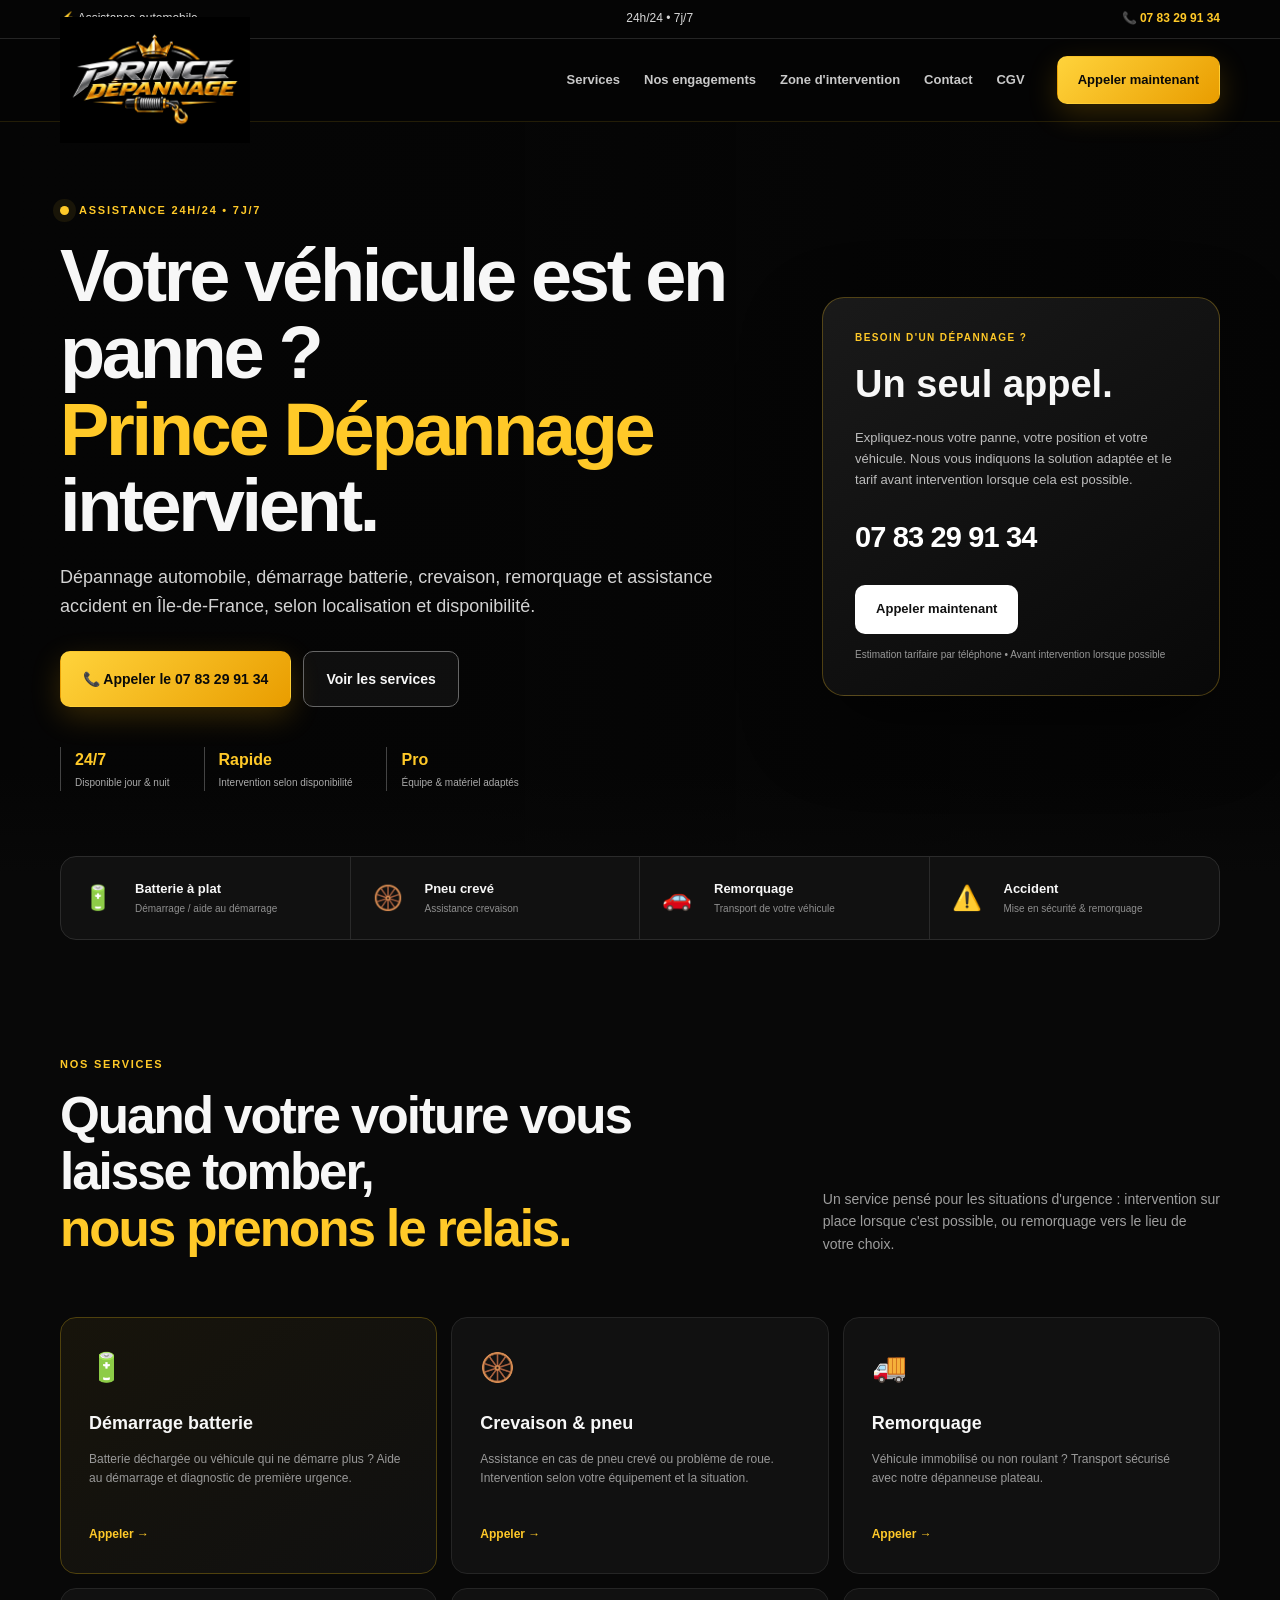
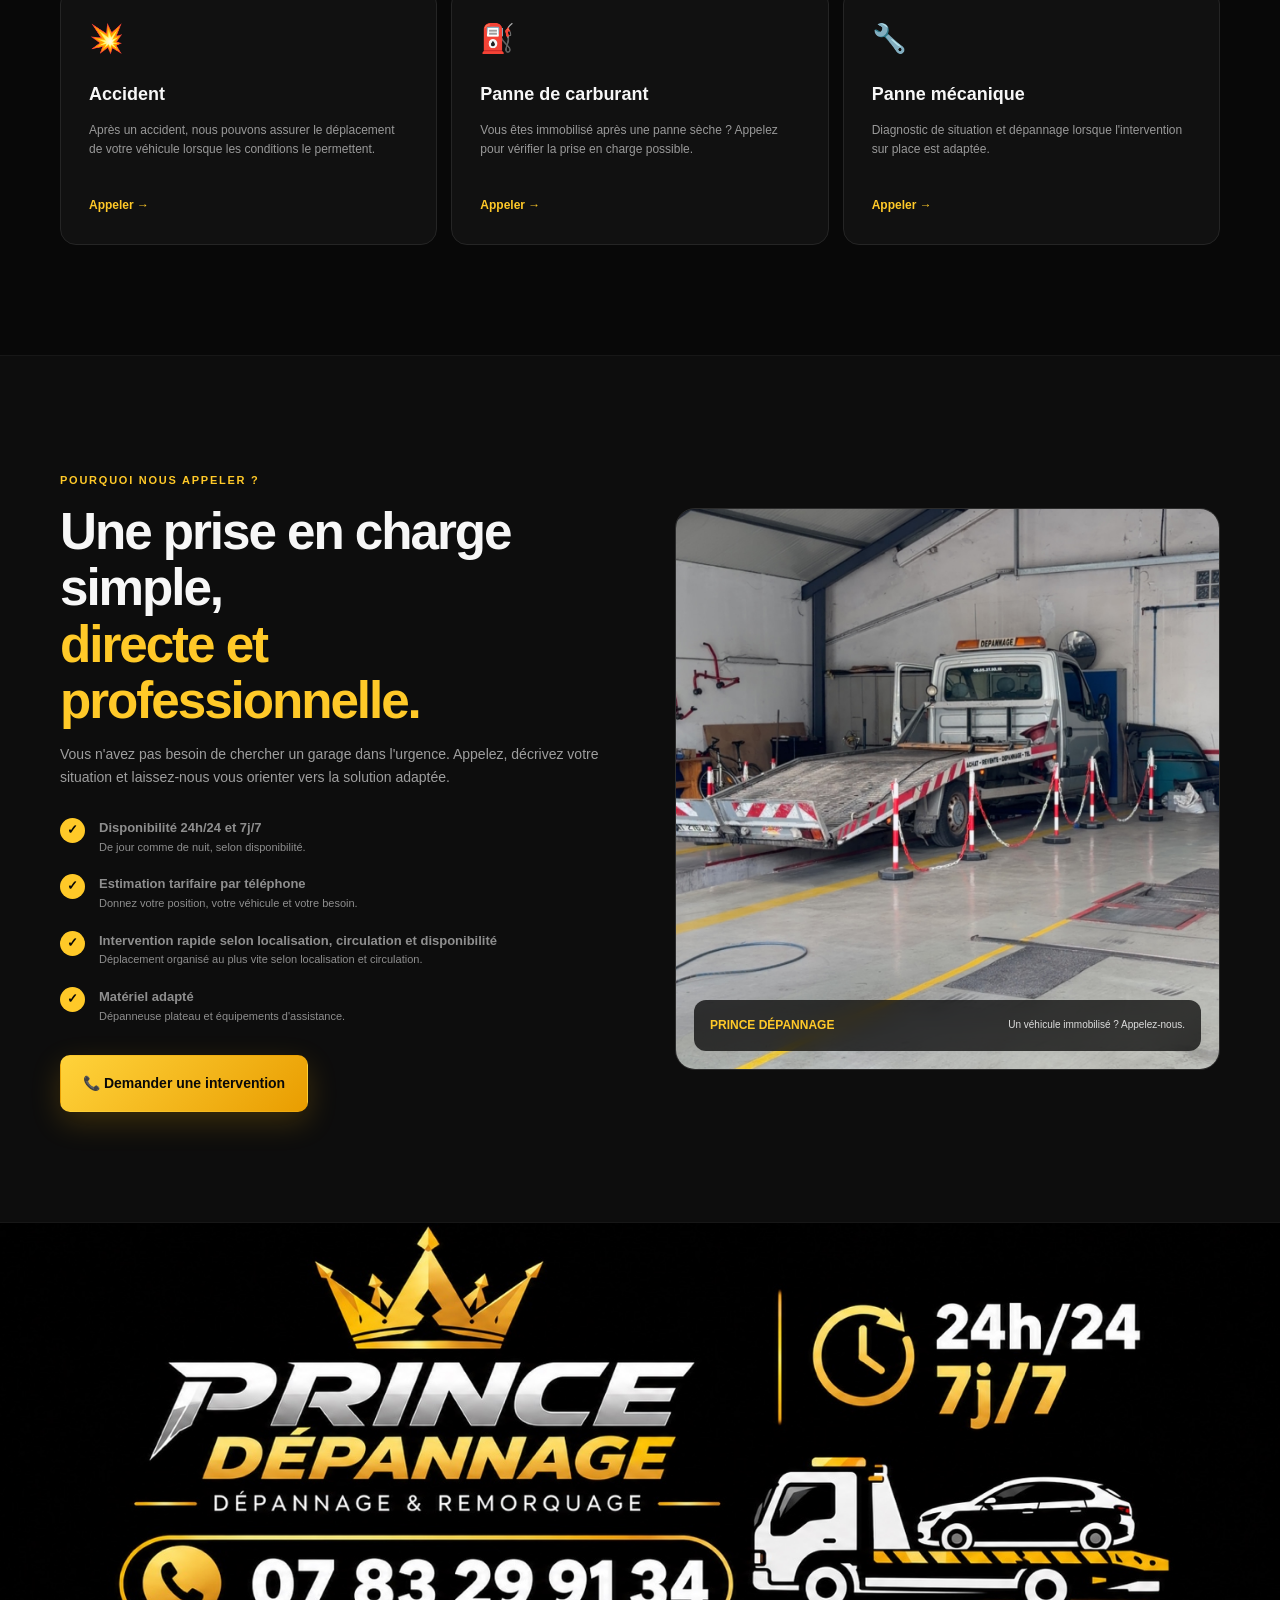
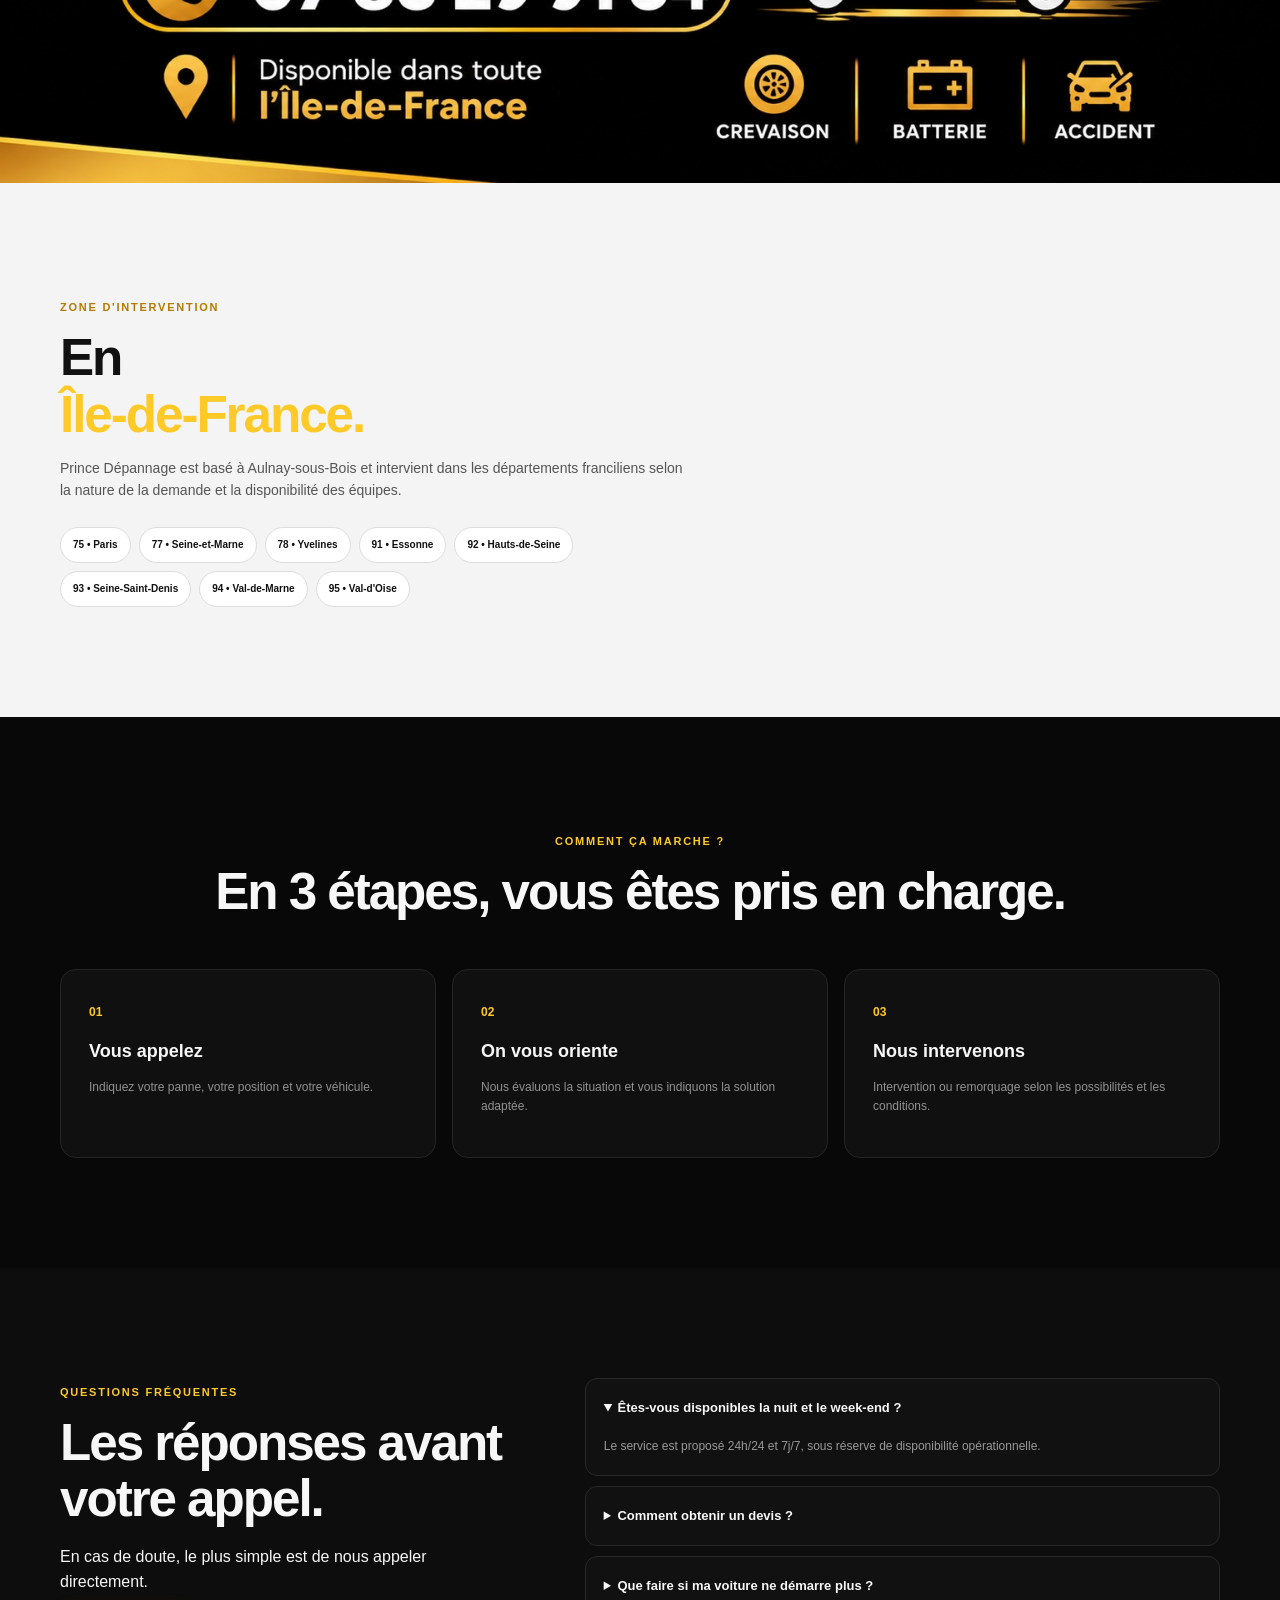
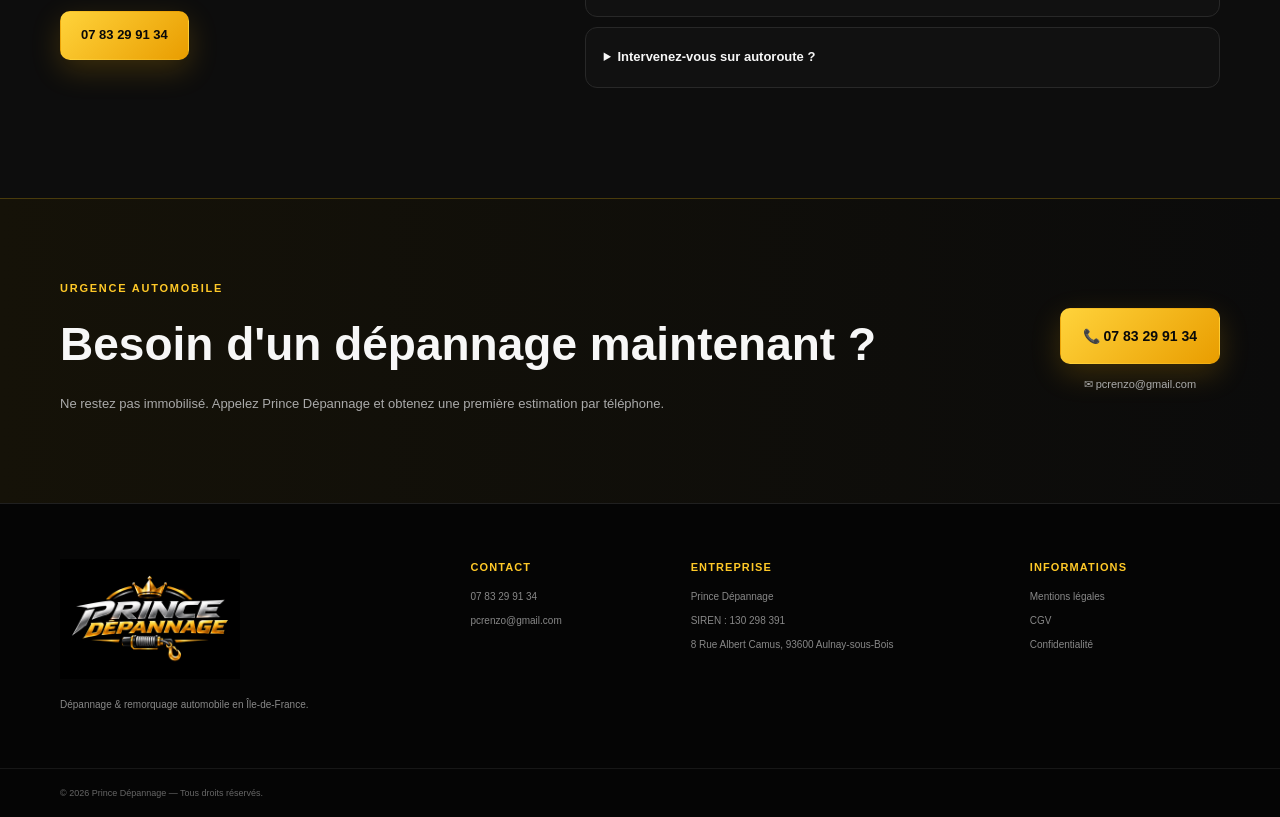
==== commit b506cd18: "Update index.html" ====
--- a/index.html
+++ b/index.html
@@ -182,12 +182,6 @@
             <span>92 • Hauts-de-Seine</span><span>93 • Seine-Saint-Denis</span><span>94 • Val-de-Marne</span><span>95 • Val-d'Oise</span>
           </div>
         </div>
-        <div class="location-card">
-          <div class="pin">📍</div>
-          <h3>Prince Dépannage</h3>
-          <p>8 Rue Albert Camus<br>93600 Aulnay-sous-Bois<br>France</p>
-          <a class="btn btn-outline-dark" target="_blank" rel="noopener" href="https://www.google.com/maps/search/?api=1&query=8%20Rue%20Albert%20Camus%2093600%20Aulnay-sous-Bois">Ouvrir l'itinéraire</a>
-        </div>
       </div>
     </section>
 
